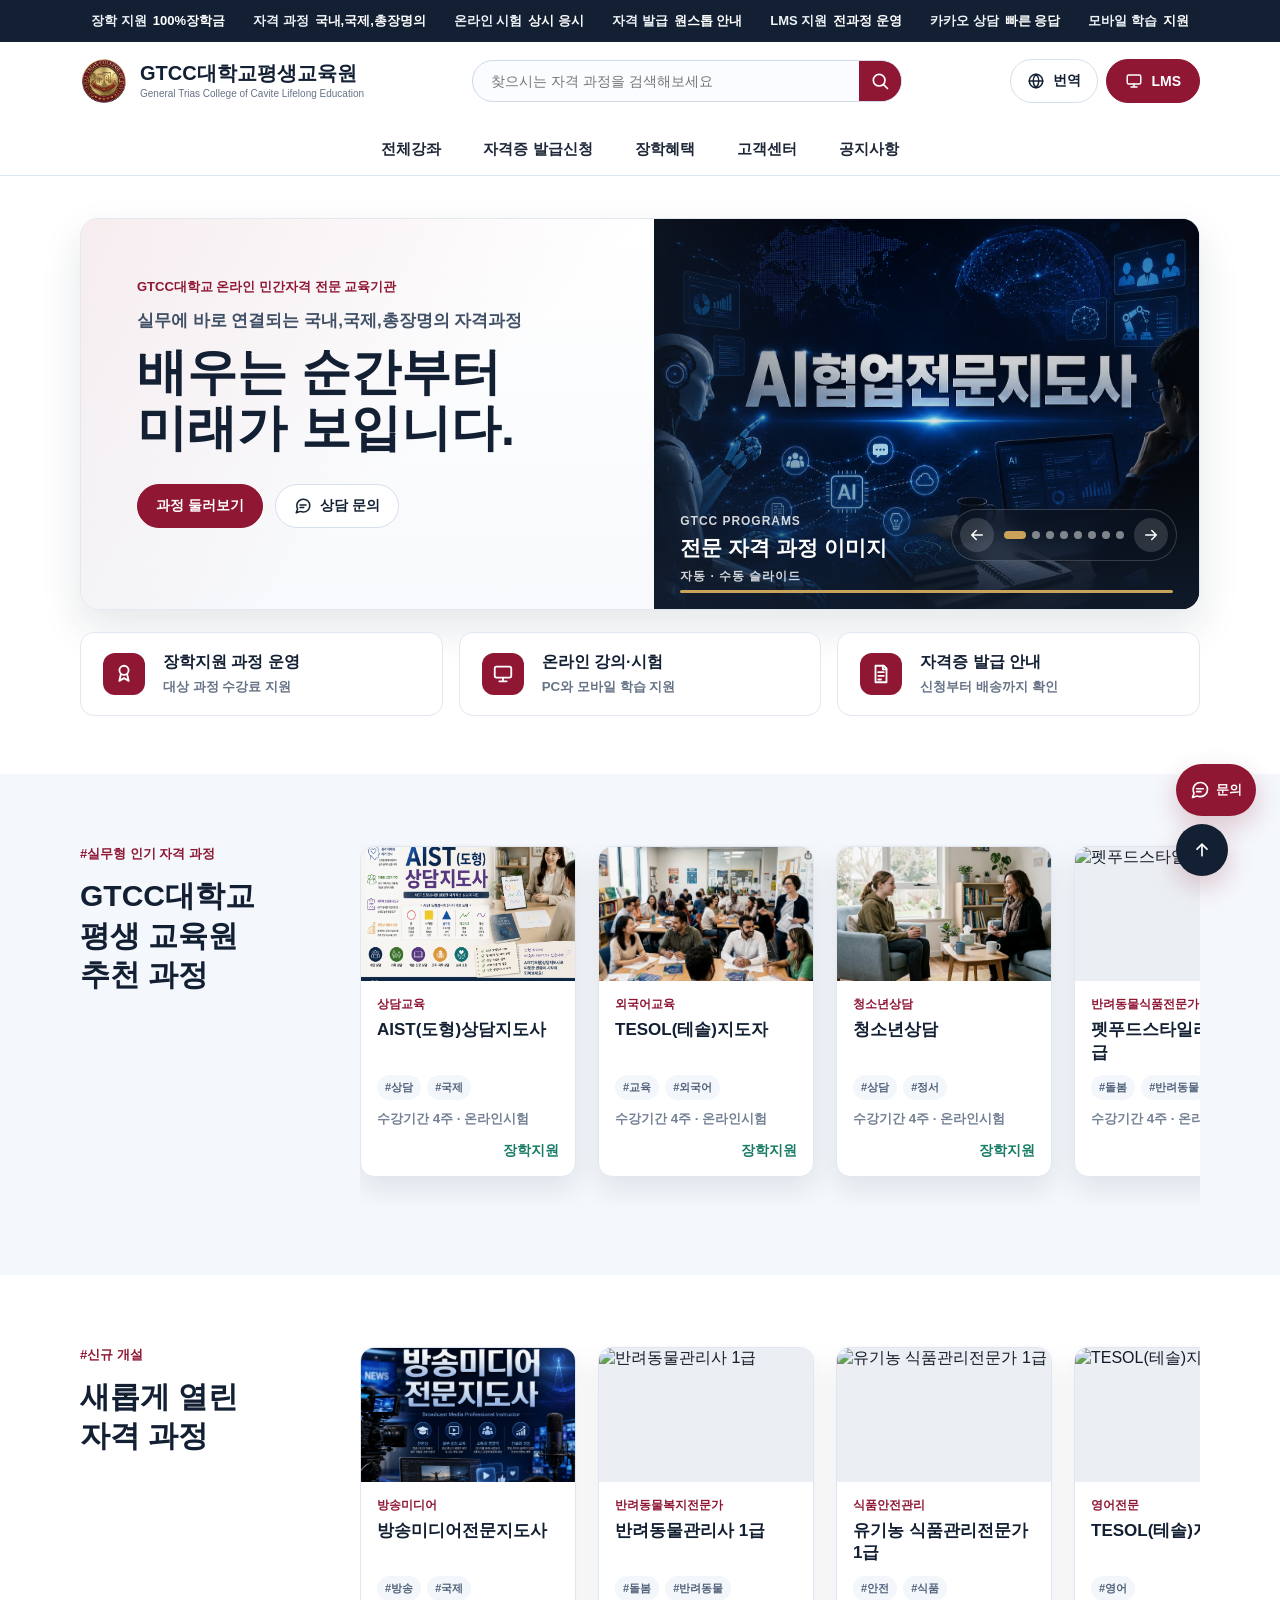
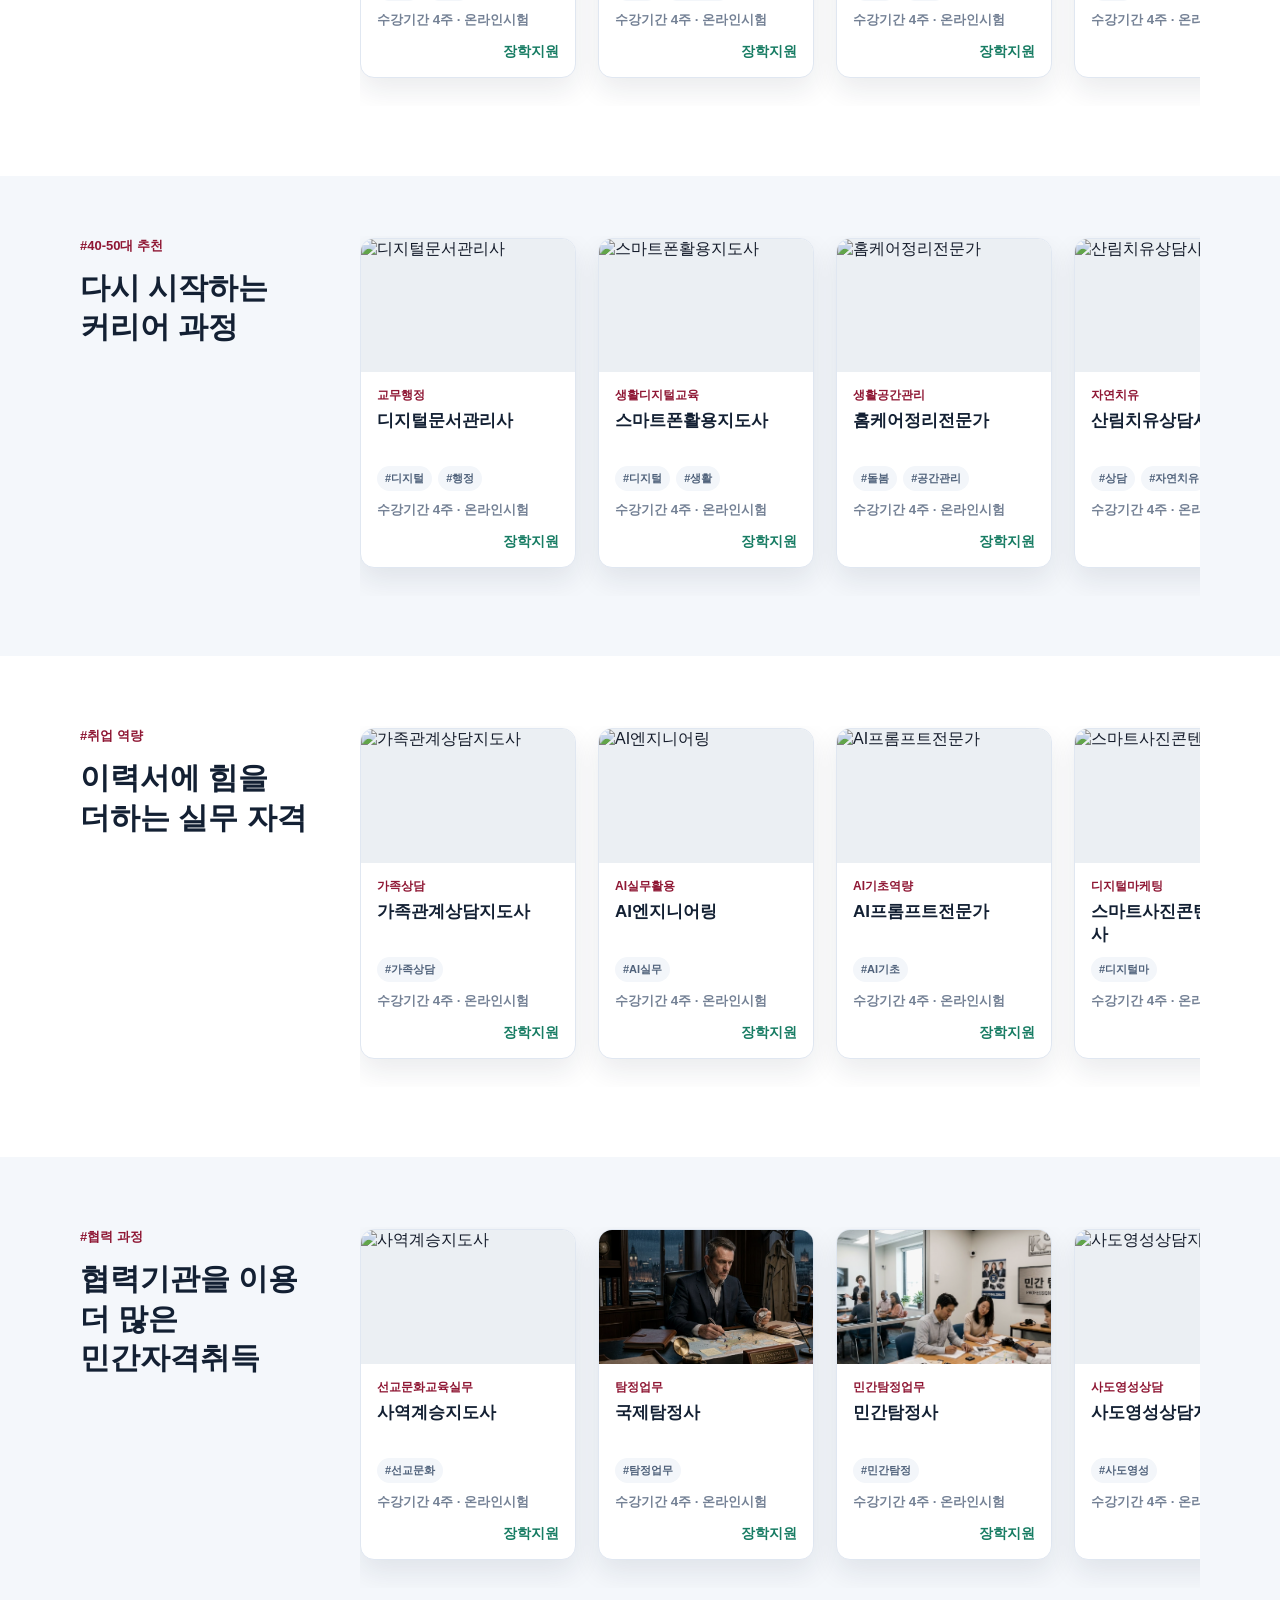
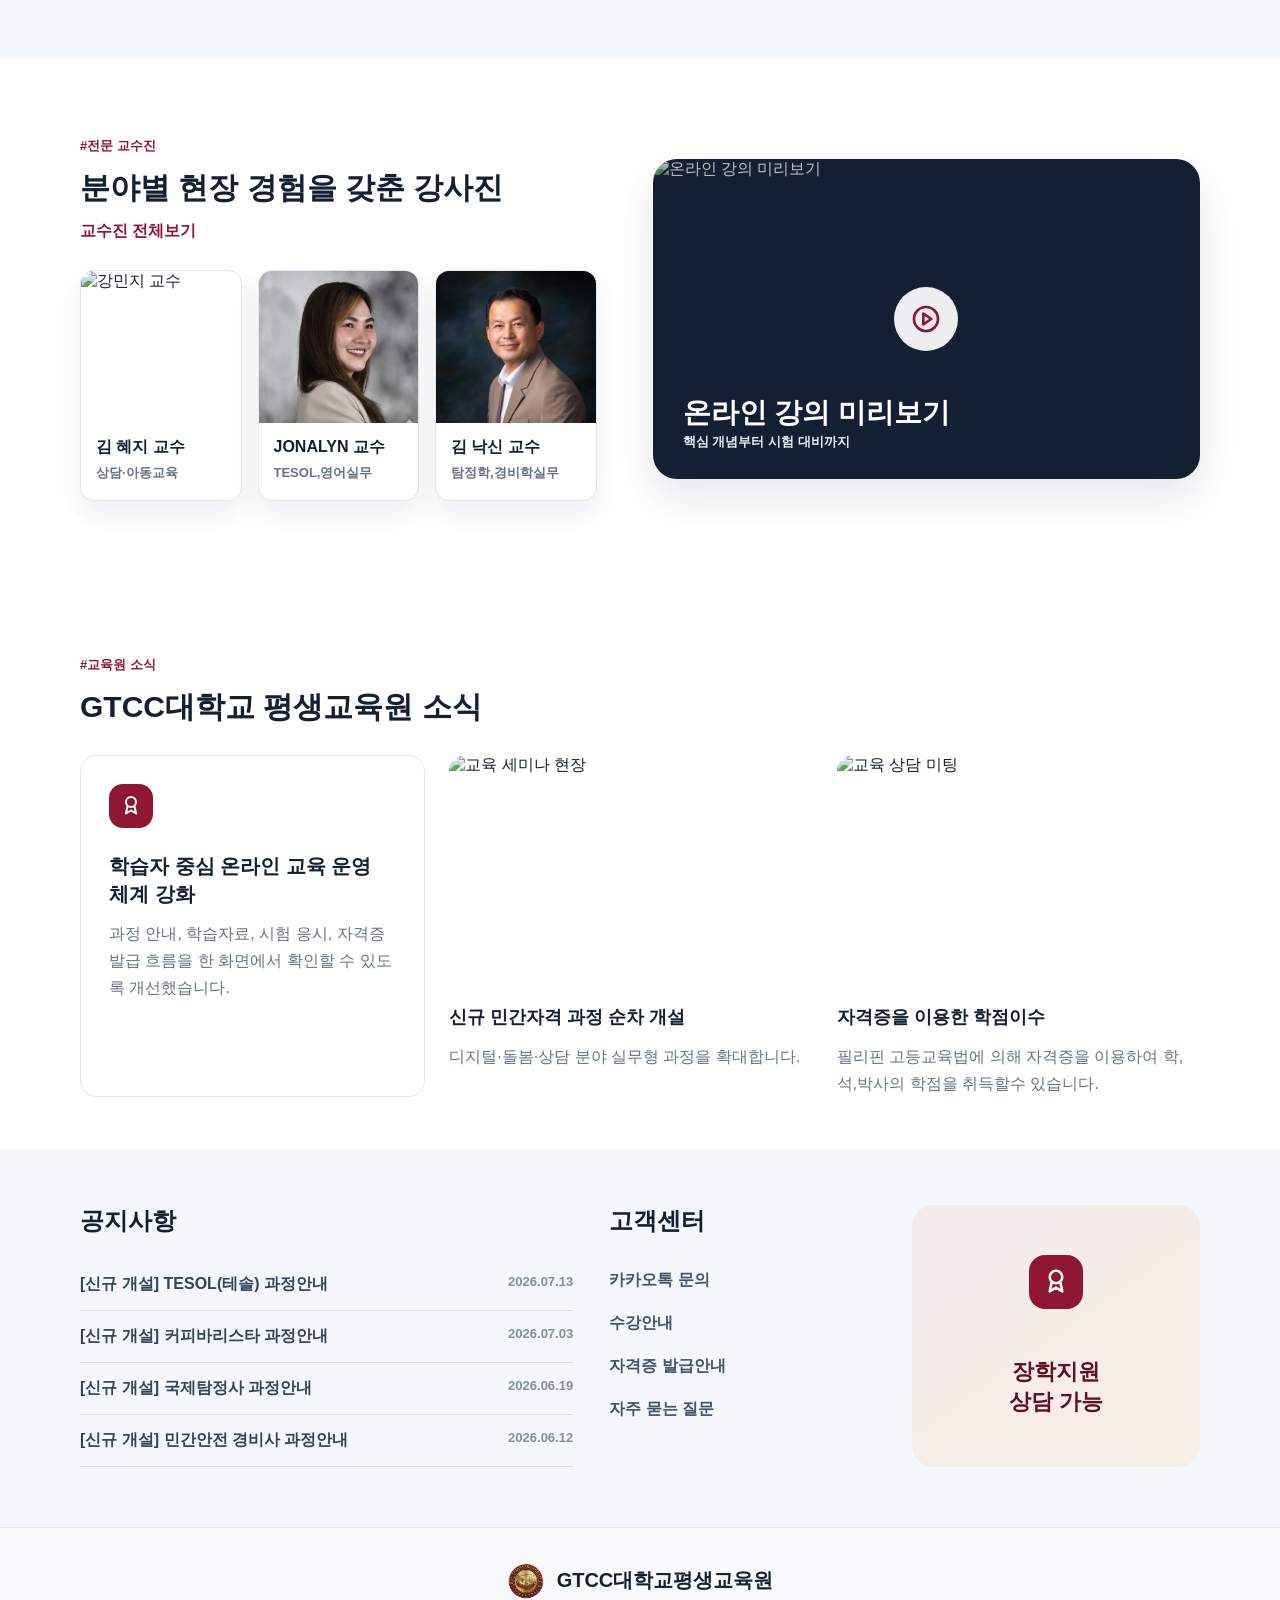
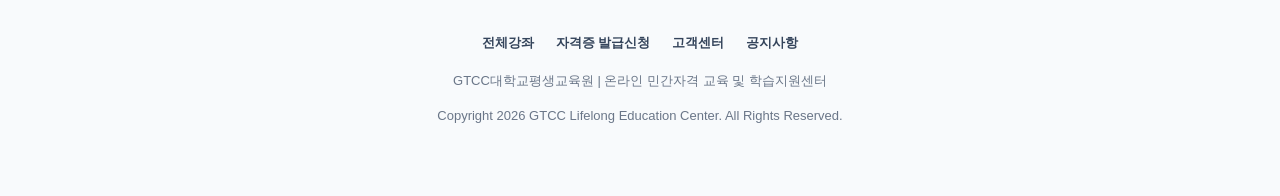
==== index.html @ 2d22b74e "Polish interactive states and button gradients" ====
<!doctype html>
<html lang="ko">
  <head>
    <meta charset="utf-8" />
    <meta name="viewport" content="width=device-width, initial-scale=1" />
    <title>GTCC대학교평생교육원</title>
    <meta
      name="description"
      content="GTCC평생교육원은 온라인 민간자격 과정, 자격증 발급, 장학지원, 학습 상담을 제공하는 평생교육 플랫폼입니다."
    />
    <link rel="icon" href="assets/favicon.ico" sizes="any" />
    <link rel="icon" type="image/png" href="assets/favicon.png" />
    <link rel="apple-touch-icon" href="assets/favicon-192.png" />
    <link rel="preconnect" href="https://images.unsplash.com" />
    <link rel="stylesheet" href="assets/styles.css?v=20260730-5" />
  </head>
  <body>
    <!-- 공통 헤더: page.html과 구조를 맞춰야 하며, 현황 문구 변경 시 반복된 3세트를 모두 수정합니다. -->
    <header class="site-header">
      <div class="stats-band" aria-label="교육원 현황">
        <div class="stats-track">
          <div class="stats-set">
            <span>장학 지원 <strong>100%장학금</strong></span>
            <span>자격 과정 <strong>국내,국제,총장명의</strong></span>
            <span>온라인 시험 <strong>상시 응시</strong></span>
            <span>자격 발급 <strong>원스톱 안내</strong></span>
            <span>LMS 지원 <strong>전과정 운영</strong></span>
            <span>카카오 상담 <strong>빠른 응답</strong></span>
            <span>모바일 학습 <strong>지원</strong></span>
          </div>
          <div class="stats-set" aria-hidden="true">
            <span>장학 지원 <strong>100%장학금</strong></span>
            <span>자격 과정 <strong>국내,국제,총장명의</strong></span>
            <span>온라인 시험 <strong>상시 응시</strong></span>
            <span>자격 발급 <strong>원스톱 안내</strong></span>
            <span>LMS 지원 <strong>전과정 운영</strong></span>
            <span>카카오 상담 <strong>빠른 응답</strong></span>
            <span>모바일 학습 <strong>지원</strong></span>
          </div>
          <div class="stats-set" aria-hidden="true">
            <span>장학 지원 <strong>100%장학금</strong></span>
            <span>자격 과정 <strong>국내,국제,총장명의</strong></span>
            <span>온라인 시험 <strong>상시 응시</strong></span>
            <span>자격 발급 <strong>원스톱 안내</strong></span>
            <span>LMS 지원 <strong>전과정 운영</strong></span>
            <span>카카오 상담 <strong>빠른 응답</strong></span>
            <span>모바일 학습 <strong>지원</strong></span>
          </div>
        </div>
      </div>

      <div class="header-top">
        <a class="brand" href="index.html" aria-label="GTCC평생교육원 홈">
          <img src="assets/gtcc-logo.png" alt="GTCC평생교육원 로고" />
          <span>
            <strong>GTCC대학교평생교육원</strong>
            <small>General Trias College of Cavite Lifelong Education</small>
          </span>
        </a>

        <form class="search" action="page.html" method="get">
          <input type="hidden" name="page" value="search" />
          <input name="q" type="search" placeholder="찾으시는 자격 과정을 검색해보세요" />
          <button type="submit" aria-label="검색"><span data-icon="search"></span></button>
        </form>

        <div class="header-actions">
          <div class="translation-control">
            <button class="translation-toggle" type="button" data-translation-toggle aria-expanded="false">
              <span data-icon="globe"></span>
              번역
            </button>
            <div class="translation-menu" data-translation-menu hidden>
              <button type="button" data-translate-language="ko">한국어</button>
              <button type="button" data-translate-language="en">English</button>
              <button type="button" data-translate-language="ja">日本語</button>
              <button type="button" data-translate-language="zh-CN">中文</button>
              <button type="button" data-translate-language="tl">Filipino</button>
            </div>
            <div id="google_translate_element" class="google-translate-host" aria-hidden="true"></div>
          </div>
          <a class="kakao-link" href="page.html?page=lms">
            <span data-icon="monitor"></span>
            LMS
          </a>
        </div>
      </div>

      <nav class="main-nav" aria-label="주요 메뉴">
        <a href="page.html?page=all-courses">전체강좌</a>
        <a href="page.html?page=certificates">자격증 발급신청</a>
        <a href="page.html?page=scholarship">장학혜택</a>
        <a href="page.html?page=support">고객센터</a>
        <a href="page.html?page=notice">공지사항</a>
      </nav>

    </header>

    <main>
      <!-- 메인 히어로: 실제 슬라이드 이미지는 assets/app.js의 HERO_SLIDES가 주입합니다. -->
      <section class="hero-section">
        <div class="hero-card">
          <div class="hero-copy">
            <span class="eyebrow">GTCC대학교 온라인 민간자격 전문 교육기관</span>
            <p class="hero-label">실무에 바로 연결되는 국내,국제,총장명의 자격과정</p>
            <h1>배우는 순간부터<br />미래가 보입니다.</h1>
            <div class="hero-actions">
              <a class="primary-btn" href="page.html?page=all-courses">과정 둘러보기</a>
              <a class="ghost-btn" href="https://open.kakao.com/o/pfJrLjVh" target="_blank" rel="noopener">
                <span data-icon="message"></span>
                상담 문의
              </a>
            </div>
          </div>
          <div class="hero-brand-visual" data-hero-slider aria-label="GTCC평생교육원 추천 과정 이미지 슬라이드">
            <img src="assets/gtcc-logo.png" alt="GTCC평생교육원 로고" />
            <div>
              <span>Since 2006</span>
              <strong>GTCC Lifelong Education</strong>
              <small>Online Certificate Programs</small>
            </div>
          </div>
        </div>

        <div class="benefit-grid">
          <a href="page.html?page=scholarship" class="benefit-card">
            <span data-icon="award"></span>
            <strong>장학지원 과정 운영</strong>
            <small>대상 과정 수강료 지원</small>
          </a>
          <a href="page.html?page=all-courses" class="benefit-card">
            <span data-icon="monitor"></span>
            <strong>온라인 강의·시험</strong>
            <small>PC와 모바일 학습 지원</small>
          </a>
          <a href="page.html?page=certificates" class="benefit-card">
            <span data-icon="certificate"></span>
            <strong>자격증 발급 안내</strong>
            <small>신청부터 배송까지 확인</small>
          </a>
        </div>
      </section>

      <!-- 강좌 행의 카드 데이터는 assets/app.js의 courseGroups에서 자동 생성됩니다. -->
      <section class="course-section light">
        <div class="section-head">
          <p>#실무형 인기 자격 과정</p>
          <h2>GTCC대학교 <br />평생 교육원<br /> 추천 과정</h2>
        </div>
        <div class="course-row" data-course-row="popular"></div>
      </section>

      <section class="course-section">
        <div class="section-head">
          <p>#신규 개설</p>
          <h2>새롭게 열린<br />자격 과정</h2>
        </div>
        <div class="course-row" data-course-row="new"></div>
      </section>

      <section class="course-section light compact">
        <div class="section-head">
          <p>#40-50대 추천</p>
          <h2>다시 시작하는<br />커리어 과정</h2>
        </div>
        <div class="course-row" data-course-row="middle"></div>
      </section>

      <section class="course-section">
        <div class="section-head">
          <p>#취업 역량</p>
          <h2>이력서에 힘을 <br />더하는 실무 자격</h2>
        </div>
        <div class="course-row" data-course-row="career"></div>
      </section>

      <section class="course-section light">
        <div class="section-head">
          <p>#협력 과정</p>
          <h2>협력기관을 이용<br />더 많은 <br />민간자격취득</h2>
        </div>
        <div class="course-row" data-course-row="pass"></div>
      </section>

      <section class="faculty-section">
        <div>
          <div class="section-head stacked">
            <p>#전문 교수진</p>
            <h2>분야별 현장 경험을 갖춘 강사진</h2>
            <a href="page.html?page=instructors">교수진 전체보기</a>
          </div>
          <div class="teacher-list">
            <a class="teacher-card" href="page.html?page=instructor-kang">
              <img src="https://images.unsplash.com/photo-1580489944761-15a19d654956?auto=format&fit=crop&w=320&q=80" alt="강민지 교수" />
              <strong>김 혜지 교수</strong>
              <span>상담·아동교육</span>
            </a>
            <a class="teacher-card" href="page.html?page=instructor-kim">
              <img src="assets/hero-slides/조나.png" />
              <strong>JONALYN  교수</strong>
              <span>TESOL,영어실무</span>
            </a>
            <a class="teacher-card" href="page.html?page=instructor-park">
              <img src="assets/hero-slides/@@001.jpg" />
              <strong>김 낙신 교수</strong>
              <span>탐정학,경비학실무</span>
            </a>
          </div>
        </div>

        <a class="lecture-preview" href="page.html?page=sample-lecture">
          <img src="https://images.unsplash.com/photo-1522202176988-66273c2fd55f?auto=format&fit=crop&w=860&q=80" alt="온라인 강의 미리보기" />
          <span data-icon="play"></span>
          <div>
            <strong>온라인 강의 미리보기</strong>
            <small>핵심 개념부터 시험 대비까지</small>
          </div>
        </a>
      </section>

      <!-- 공개 중인 교재가 있을 때만 assets/app.js가 이 영역을 표시합니다. -->
      <section class="book-section" data-book-section hidden>
        <div class="section-head stacked">
          <p>#교재 구매</p>
          <h2>학습에 필요한 추천 교재</h2>
        </div>
        <div class="book-row" data-book-row tabindex="0" aria-label="추천 교재 목록"></div>
      </section>

      <section class="news-section">
        <div class="section-head stacked">
          <p>#교육원 소식</p>
          <h2>GTCC대학교 평생교육원 소식</h2>
        </div>
        <div class="news-grid">
          <a class="feature-news" href="page.html?page=award-news">
            <span data-icon="award"></span>
            <h3>학습자 중심 온라인 교육 운영 체계 강화</h3>
            <p>과정 안내, 학습자료, 시험 응시, 자격증 발급 흐름을 한 화면에서 확인할 수 있도록 개선했습니다.</p>
          </a>
          <a class="news-card" href="page.html?page=seminar-news">
            <img src="https://images.unsplash.com/photo-1517048676732-d65bc937f952?auto=format&fit=crop&w=650&q=80" alt="교육 세미나 현장" />
            <strong>신규 민간자격 과정 순차 개설</strong>
            <p>디지털·돌봄·상담 분야 실무형 과정을 확대합니다.</p>
          </a>
          <a class="news-card" href="page.html?page=service-news">
            <img src="https://images.unsplash.com/photo-1542744173-8e7e53415bb0?auto=format&fit=crop&w=650&q=80" alt="교육 상담 미팅" />
            <strong>자격증을 이용한 학점이수</strong>
            <p>필리핀 고등교육법에 의해 자격증을 이용하여 학,석,박사의 학점을 취득할수 있습니다.</p>
          </a>
        </div>
      </section>

      <!-- 최신 공지 미리보기: assets/app.js의 noticeRows 최상단 4개와 동일하게 유지합니다. -->
      <section class="notice-section">
        <div class="notice-list" data-home-notices>
          <h2>공지사항</h2>
          <a href="page.html?page=notice-16"><span>[신규 개설] TESOL(테솔)지도사 과정안내</span><time>2026.07.13</time></a>
          <a href="page.html?page=notice-15"><span>[신규 개설] 커피 바리스타 과정안내</span><time>2026.07.03</time></a>
          <a href="page.html?page=notice-14"><span>[신규 개설] 국제 탐정사 과정안내</span><time>2026.06.19</time></a>
          <a href="page.html?page=notice-13"><span>[신규 개설] 민간 안전 경비사 과정안내</span><time>2026.06.12</time></a>
        </div>
        <div class="help-list">
          <h2>고객센터</h2>
          <a href="https://open.kakao.com/o/pfJrLjVh" target="_blank" rel="noopener">카카오톡 문의</a>
          <a href="page.html?page=course-guide">수강안내</a>
          <a href="page.html?page=certificate-guide">자격증 발급안내</a>
          <a href="page.html?page=faq">자주 묻는 질문</a>
        </div>
        <a class="award-card" href="page.html?page=scholarship">
          <span data-icon="award"></span>
          <strong>장학지원<br />상담 가능</strong>
        </a>
      </section>
    </main>

    <!-- 공통 푸터: 메뉴나 기관 정보 변경 시 page.html도 함께 수정합니다. -->
    <footer class="site-footer">
      <div class="footer-info">
        <a class="brand small" href="index.html">
          <img src="assets/gtcc-logo.png" alt="" />
          <span><strong>GTCC대학교평생교육원</strong></span>
        </a>
        <nav>
          <a href="page.html?page=all-courses">전체강좌</a>
          <a href="page.html?page=certificates">자격증 발급신청</a>
          <a href="page.html?page=support">고객센터</a>
          <a href="page.html?page=notice">공지사항</a>
        </nav>
        <p>GTCC대학교평생교육원 | 온라인 민간자격 교육 및 학습지원센터</p>
        <p>Copyright 2026 GTCC Lifelong Education Center. All Rights Reserved.</p>
      </div>
    </footer>

    <aside class="floating-tools" aria-label="빠른 문의">
      <a href="https://open.kakao.com/o/pfJrLjVh" target="_blank" rel="noopener">
        <span data-icon="message"></span>
        문의
      </a>
      <a href="#top" aria-label="맨 위로"><span data-icon="arrow-up"></span></a>
    </aside>

    <script src="assets/config.js?v=20260727"></script>
    <script src="assets/content-store.js?v=20260730-3"></script>
    <script src="assets/app.js?v=20260730-4"></script>
    <script src="https://translate.google.com/translate_a/element.js?cb=googleTranslateElementInit" async></script>
  </body>
</html>
---- assets/styles.css ----
:root {
  /* 브랜드 색상과 공통 크기: 사이트 전체 톤을 바꿀 때 우선 조정하는 변수입니다. */
  --wine: #8f1734;
  --wine-dark: #5f1023;
  --gold: #caa35b;
  --navy: #132033;
  --ink: #172033;
  --muted: #667386;
  --line: #dde5ef;
  --soft: #f4f7fb;
  --paper: #ffffff;
  --green: #177c63;
  --shadow: 0 18px 42px rgba(19, 32, 51, 0.11);
  --stats-set-width: max(100vw, 1140px);
  /* 버튼과 카드가 같은 속도로 반응하도록 사용하는 공통 인터랙션 값입니다. */
  --motion-fast: 160ms;
  --motion-base: 240ms;
  --ease-premium: cubic-bezier(0.22, 1, 0.36, 1);
  --focus-ring: 0 0 0 4px rgba(143, 23, 52, 0.16);
  --card-hover-shadow: 0 20px 42px rgba(19, 32, 51, 0.14);
  --button-gold-dark: #805b2c;
}

* {
  box-sizing: border-box;
}

html {
  scroll-behavior: smooth;
}

body {
  margin: 0;
  padding-top: 39px;
  color: var(--ink);
  background: #fff;
  font-family: "Pretendard", "Noto Sans KR", "Segoe UI", Arial, sans-serif;
  letter-spacing: 0;
}

a {
  color: inherit;
  text-decoration: none;
}

button,
input {
  font: inherit;
}

img {
  display: block;
  max-width: 100%;
}

.icon {
  display: inline-flex;
  width: 20px;
  height: 20px;
  flex: 0 0 auto;
}

.icon svg {
  width: 100%;
  height: 100%;
  fill: none;
  stroke: currentColor;
  stroke-width: 2;
  stroke-linecap: round;
  stroke-linejoin: round;
}

/* ===== 공통 헤더와 내비게이션 ===== */
.site-header {
  position: relative;
  z-index: 5;
  background: rgba(255, 255, 255, 0.96);
  border-bottom: 1px solid var(--line);
}

.header-top,
.main-nav,
.hero-section,
.course-section,
.faculty-section,
.book-section,
.news-section,
.notice-section,
.sub-hero,
.content-shell,
.catalog-shell,
.course-detail-shell,
.book-detail-shell,
.support-shell,
.article-shell,
.site-footer > * {
  width: min(1120px, calc(100% - 40px));
  margin: 0 auto;
}

.header-top {
  display: flex;
  align-items: center;
  justify-content: space-between;
  min-height: 84px;
  gap: 28px;
}

.brand {
  display: inline-flex;
  align-items: center;
  gap: 12px;
  min-width: 260px;
}

.brand img {
  width: 48px;
  height: 48px;
  object-fit: contain;
}

.brand strong {
  display: block;
  color: var(--navy);
  font-size: 20px;
  line-height: 1.05;
}

.brand small {
  display: block;
  margin-top: 4px;
  color: var(--muted);
  font-size: 10px;
  line-height: 1.2;
}

.search {
  display: flex;
  align-items: center;
  flex: 1;
  max-width: 430px;
  height: 42px;
  border: 1px solid #cfd9e7;
  border-radius: 999px;
  background: #fbfcff;
  overflow: hidden;
  transition:
    border-color var(--motion-fast) ease,
    box-shadow var(--motion-fast) ease;
}

.search:focus-within {
  border-color: rgba(143, 23, 52, 0.65);
  box-shadow: var(--focus-ring);
}

.search input {
  flex: 1;
  min-width: 0;
  height: 100%;
  padding: 0 4px 0 18px;
  border: 0;
  outline: 0;
  background: transparent;
  color: var(--ink);
  font-size: 14px;
}

.search button {
  display: grid;
  place-items: center;
  width: 42px;
  height: 42px;
  border: 0;
  background: var(--wine);
  background-image: linear-gradient(
    110deg,
    var(--wine) 0%,
    var(--wine) 42%,
    var(--wine-dark) 70%,
    var(--button-gold-dark) 100%
  );
  background-position: 0% 50%;
  background-size: 240% 100%;
  color: #fff;
  cursor: pointer;
  transition:
    background-position var(--motion-base) var(--ease-premium),
    transform var(--motion-fast) var(--ease-premium);
}

.kakao-link,
.primary-btn,
.ghost-btn {
  display: inline-flex;
  align-items: center;
  justify-content: center;
  gap: 8px;
  min-height: 44px;
  padding: 0 18px;
  border-radius: 999px;
  font-size: 14px;
  font-weight: 800;
  transition:
    color var(--motion-fast) ease,
    border-color var(--motion-fast) ease,
    background-color var(--motion-fast) ease,
    background-position var(--motion-base) var(--ease-premium),
    box-shadow var(--motion-base) var(--ease-premium),
    transform var(--motion-fast) var(--ease-premium);
}

.header-actions {
  display: flex;
  align-items: center;
  gap: 8px;
  flex: 0 0 auto;
}

.translation-control {
  position: relative;
}

.translation-toggle {
  display: inline-flex;
  min-height: 44px;
  align-items: center;
  justify-content: center;
  gap: 8px;
  padding: 0 16px;
  border: 1px solid #d6dfeb;
  border-radius: 999px;
  background: #fff;
  color: var(--navy);
  font-size: 14px;
  font-weight: 850;
  cursor: pointer;
  transition:
    color var(--motion-fast) ease,
    border-color var(--motion-fast) ease,
    background-color var(--motion-fast) ease,
    box-shadow var(--motion-base) var(--ease-premium),
    transform var(--motion-fast) var(--ease-premium);
}

.translation-toggle:hover,
.translation-toggle:focus-visible,
.translation-toggle[aria-expanded="true"] {
  border-color: var(--wine);
  color: var(--wine);
  outline: 0;
}

.translation-toggle .icon {
  width: 18px;
  height: 18px;
}

.translation-menu {
  position: absolute;
  top: calc(100% + 10px);
  right: 0;
  z-index: 1100;
  width: 150px;
  padding: 6px;
  border: 1px solid #d8e0eb;
  border-radius: 8px;
  background: #fff;
  box-shadow: 0 16px 36px rgba(15, 27, 45, 0.16);
}

.translation-menu[hidden] {
  display: none;
}

.translation-menu button {
  width: 100%;
  min-height: 40px;
  padding: 0 12px;
  border: 0;
  border-radius: 5px;
  background: transparent;
  color: var(--navy);
  font-size: 14px;
  font-weight: 750;
  text-align: left;
  cursor: pointer;
}

.translation-menu button:hover,
.translation-menu button:focus-visible {
  background: #f5f7fb;
  color: var(--wine);
  outline: 0;
}

.google-translate-host {
  position: fixed;
  width: 1px;
  height: 1px;
  overflow: hidden;
  clip-path: inset(50%);
}

body > .skiptranslate,
iframe.goog-te-banner-frame {
  display: none !important;
}

body {
  top: 0 !important;
}

.kakao-link,
.primary-btn {
  border: 1px solid var(--wine);
  background: var(--wine);
  background-image: linear-gradient(
    110deg,
    var(--wine) 0%,
    var(--wine) 42%,
    var(--wine-dark) 70%,
    var(--button-gold-dark) 100%
  );
  background-position: 0% 50%;
  background-size: 240% 100%;
  color: #fff;
}

.ghost-btn {
  border: 1px solid #d6dfeb;
  background: #fff;
  color: var(--navy);
}

.main-nav {
  display: flex;
  justify-content: center;
  gap: 42px;
  min-height: 52px;
  color: #1d2737;
  font-size: 15px;
  font-weight: 900;
}

.main-nav a {
  position: relative;
  display: inline-flex;
  align-items: center;
}

.main-nav a::after {
  content: "";
  position: absolute;
  right: 0;
  bottom: 0;
  left: 0;
  height: 3px;
  border-radius: 999px;
  background: var(--wine);
  transform: scaleX(0);
  transform-origin: center;
  transition: transform var(--motion-base) var(--ease-premium);
}

.main-nav a.is-active::after {
  transform: scaleX(1);
}

/* ===== 상단 고정 현황 전광판 ===== */
.stats-band {
  position: fixed;
  top: 0;
  right: 0;
  left: 0;
  z-index: 1000;
  overflow: hidden;
  width: 100%;
  padding: 0;
  background: var(--navy);
  color: #eef3f8;
  font-size: 13px;
  font-weight: 700;
}

.stats-track {
  display: flex;
  width: max-content;
  animation: stats-marquee 24s linear infinite;
}

.stats-set {
  display: flex;
  justify-content: center;
  gap: 28px;
  flex: 0 0 var(--stats-set-width);
  min-width: var(--stats-set-width);
}

.stats-set span {
  display: inline-flex;
  align-items: center;
  gap: 6px;
  padding: 12px 0;
  white-space: nowrap;
}

.stats-band strong {
  color: #fff;
}

@keyframes stats-marquee {
  from {
    transform: translateX(calc(var(--stats-set-width) * -1));
  }

  to {
    transform: translateX(0);
  }
}

@media (prefers-reduced-motion: reduce) {
  .stats-track,
  .hero-slide-progress span {
    animation: none;
  }

  .hero-brand-visual .hero-slide {
    transition: none;
  }

  *,
  *::before,
  *::after {
    scroll-behavior: auto !important;
    transition-duration: 0.01ms !important;
    animation-duration: 0.01ms !important;
    animation-iteration-count: 1 !important;
  }
}

/* ===== 메인 히어로와 이미지 슬라이드 ===== */
.hero-section {
  padding: 42px 0 58px;
}

.hero-card {
  display: grid;
  grid-template-columns: 1fr 0.95fr;
  min-height: 390px;
  overflow: hidden;
  border: 1px solid #e3e8f0;
  border-radius: 18px;
  background:
    linear-gradient(135deg, rgba(143, 23, 52, 0.08), transparent 38%),
    linear-gradient(180deg, #fff, #f7f9fc);
  box-shadow: var(--shadow);
}

.hero-copy {
  padding: 58px 56px;
}

.eyebrow,
.section-head p {
  display: inline-block;
  margin: 0 0 13px;
  color: var(--wine);
  font-size: 13px;
  font-weight: 900;
}

.hero-label {
  margin: 0 0 12px;
  color: #405066;
  font-size: 17px;
  font-weight: 800;
}

.hero-card h1 {
  margin: 0 0 28px;
  color: var(--navy);
  font-size: clamp(36px, 4.6vw, 50px);
  line-height: 1.12;
}

.hero-actions {
  display: flex;
  flex-wrap: wrap;
  gap: 12px;
}

.hero-card > img {
  width: 100%;
  height: 100%;
  object-fit: cover;
}

.hero-brand-visual {
  position: relative;
  min-height: 390px;
  overflow: hidden;
  background: var(--navy);
}

.hero-brand-visual::before {
  content: "";
  position: absolute;
  inset: 0;
  z-index: 2;
  background:
    linear-gradient(90deg, rgba(19, 32, 51, 0.62), transparent 42%, rgba(19, 32, 51, 0.24)),
    linear-gradient(180deg, transparent 62%, rgba(19, 32, 51, 0.76));
  pointer-events: none;
}

.hero-slide-stage {
  position: absolute;
  inset: 0;
}

.hero-slide-empty {
  display: grid;
  min-height: 100%;
  place-items: center;
  background: #f4f6f9;
}

.hero-slide-empty img {
  width: min(180px, 42%);
  height: auto;
  object-fit: contain;
}

.hero-brand-visual .hero-slide {
  position: absolute;
  inset: 0;
  width: 100%;
  height: 100%;
  object-fit: cover;
  opacity: 0;
  filter: saturate(0.9) contrast(1.03) brightness(0.9);
  transform: scale(1.03);
  transition: opacity 900ms ease, transform 5200ms ease;
}

.hero-brand-visual .hero-slide.is-active {
  opacity: 1;
  transform: scale(1);
}

.hero-slide-caption {
  position: absolute;
  right: 26px;
  bottom: 24px;
  left: 26px;
  z-index: 3;
  color: #fff;
}

.hero-slide-caption span,
.hero-slide-caption small {
  display: block;
  color: rgba(255, 255, 255, 0.82);
  font-size: 12px;
  font-weight: 900;
  letter-spacing: 0.08em;
  text-transform: uppercase;
}

.hero-slide-caption strong {
  display: block;
  margin: 6px 0;
  font-size: 21px;
}

.hero-slide-progress {
  position: absolute;
  right: 26px;
  bottom: 16px;
  left: 26px;
  z-index: 4;
  height: 3px;
  overflow: hidden;
  border-radius: 999px;
  background: rgba(255, 255, 255, 0.28);
}

.hero-slide-progress span {
  display: block;
  width: 100%;
  height: 100%;
  background: var(--gold);
  transform-origin: left;
  animation: slide-progress 3600ms linear infinite;
}

.hero-slide-controls {
  position: absolute;
  right: 22px;
  bottom: 48px;
  z-index: 5;
  display: flex;
  align-items: center;
  gap: 10px;
  padding: 8px;
  border: 1px solid rgba(255, 255, 255, 0.18);
  border-radius: 999px;
  background: rgba(12, 20, 34, 0.5);
  backdrop-filter: blur(12px);
}

.hero-slide-control,
.hero-slide-dots button {
  display: grid;
  place-items: center;
  border: 0;
  color: #fff;
  cursor: pointer;
}

.hero-slide-control {
  width: 34px;
  height: 34px;
  border-radius: 999px;
  background: rgba(255, 255, 255, 0.14);
}

.hero-slide-control:hover,
.hero-slide-control:focus-visible {
  background: var(--wine);
}

.hero-slide-control svg {
  width: 18px;
  height: 18px;
  fill: none;
  stroke: currentColor;
  stroke-width: 2;
  stroke-linecap: round;
  stroke-linejoin: round;
}

.hero-slide-control.is-prev svg {
  transform: rotate(180deg);
}

.hero-slide-dots {
  display: flex;
  align-items: center;
  gap: 6px;
}

.hero-slide-dots button {
  width: 8px;
  height: 8px;
  padding: 0;
  border-radius: 999px;
  background: rgba(255, 255, 255, 0.48);
}

.hero-slide-dots button.is-active {
  width: 22px;
  background: var(--gold);
}

@keyframes slide-progress {
  from {
    transform: scaleX(0);
  }

  to {
    transform: scaleX(1);
  }
}

.benefit-grid {
  display: grid;
  grid-template-columns: repeat(3, 1fr);
  gap: 16px;
  margin-top: 22px;
}

.benefit-card {
  display: grid;
  grid-template-columns: 46px 1fr;
  gap: 4px 14px;
  align-items: center;
  min-height: 84px;
  padding: 18px 22px;
  border: 1px solid #e1e8f2;
  border-radius: 14px;
  background: #fff;
  transition:
    border-color var(--motion-base) ease,
    box-shadow var(--motion-base) var(--ease-premium),
    transform var(--motion-base) var(--ease-premium);
}

.benefit-card .icon {
  grid-row: span 2;
  width: 42px;
  height: 42px;
  padding: 10px;
  border-radius: 12px;
  background: var(--wine);
  color: #fff;
  transition: transform var(--motion-base) var(--ease-premium);
}

.benefit-card strong {
  color: var(--navy);
  font-size: 16px;
}

.benefit-card small {
  color: var(--muted);
  font-weight: 700;
}

/* ===== 메인 강좌 슬라이더와 강좌 카드 ===== */
.course-section {
  position: relative;
  display: grid;
  grid-template-columns: 238px minmax(0, 1fr);
  gap: 42px;
  padding: 70px 0;
}

.course-section.light,
.book-section,
.notice-section {
  width: 100%;
  max-width: none;
  padding-right: max(20px, calc((100% - 1120px) / 2));
  padding-left: max(20px, calc((100% - 1120px) / 2));
  background: var(--soft);
}

.course-section.light {
  grid-template-columns: minmax(0, 238px) minmax(0, 850px);
  justify-content: center;
}

.course-section.compact {
  padding-top: 60px;
  padding-bottom: 60px;
}

.section-head h2 {
  margin: 0;
  color: var(--navy);
  font-size: 30px;
  line-height: 1.32;
}

.section-head.stacked {
  margin-bottom: 28px;
}

.section-head.stacked a {
  display: inline-flex;
  margin-top: 14px;
  color: var(--wine);
  font-weight: 900;
}

.chip {
  display: inline-flex;
  margin-bottom: 16px;
  padding: 8px 14px;
  border: 1px solid #d6dfeb;
  border-radius: 999px;
  background: #fff;
  color: var(--wine-dark);
  font-weight: 900;
}

.course-row {
  display: flex;
  gap: 22px;
  min-width: 0;
  overflow-x: auto;
  overscroll-behavior-inline: contain;
  padding: 2px 2px 28px;
  cursor: grab;
  user-select: none;
  touch-action: pan-y;
  scroll-snap-type: x mandatory;
  scrollbar-width: thin;
  scrollbar-color: #bec9d8 transparent;
  -webkit-user-select: none;
}

.course-row.is-grabbing {
  cursor: grabbing;
  scroll-snap-type: none;
}

.course-row::-webkit-scrollbar {
  height: 8px;
}

.course-row::-webkit-scrollbar-thumb {
  border-radius: 999px;
  background: #bec9d8;
}

.course-card {
  position: relative;
  flex: 0 0 clamp(190px, 23vw, 216px);
  min-width: 0;
  overflow: hidden;
  border: 1px solid #e0e7f1;
  border-radius: 14px;
  background: #fff;
  box-shadow: 0 12px 28px rgba(19, 32, 51, 0.09);
  cursor: pointer;
  scroll-snap-align: start;
  -webkit-user-drag: none;
  user-select: none;
  transition:
    border-color var(--motion-base) ease,
    box-shadow var(--motion-base) var(--ease-premium),
    transform var(--motion-base) var(--ease-premium);
}

.course-card:focus-visible {
  outline: 3px solid rgba(143, 23, 52, 0.28);
  outline-offset: 4px;
}

.course-card img {
  width: 100%;
  aspect-ratio: 1.6 / 1;
  object-fit: cover;
  background: #edf2f7;
  filter: saturate(0.78) contrast(1.04) brightness(0.97);
  pointer-events: none;
  -webkit-user-drag: none;
  transition:
    filter var(--motion-base) ease,
    transform var(--motion-base) var(--ease-premium);
}

.course-card > span,
.course-card strong,
.course-card small {
  display: block;
  padding: 0 16px;
}

.course-card > span {
  margin-top: 15px;
  color: var(--wine);
  font-size: 12px;
  font-weight: 900;
}

.course-card strong {
  min-height: 46px;
  margin-top: 6px;
  color: var(--navy);
  font-size: 17px;
  line-height: 1.35;
}

.course-card small {
  margin: 10px 0 48px;
  color: #748195;
  font-weight: 800;
}

.course-tags {
  display: flex;
  flex-wrap: wrap;
  gap: 6px;
  padding: 0 16px;
  margin-top: 10px;
}

.course-tags span {
  display: inline-flex;
  padding: 5px 8px;
  border-radius: 999px;
  background: #f3f6fa;
  color: #50627b;
  font-size: 11px;
  font-weight: 900;
}

.course-card em {
  position: absolute;
  right: 16px;
  bottom: 16px;
  color: var(--green);
  font-size: 14px;
  font-style: normal;
  font-weight: 900;
}

.faculty-section {
  display: grid;
  grid-template-columns: 1fr 1.06fr;
  gap: 56px;
  align-items: center;
  padding: 78px 0;
}

.teacher-list {
  display: grid;
  grid-template-columns: repeat(3, 1fr);
  gap: 16px;
}

.teacher-card {
  overflow: hidden;
  border: 1px solid #e0e7f1;
  border-radius: 14px;
  background: #fff;
  box-shadow: 0 12px 28px rgba(19, 32, 51, 0.08);
  transition:
    border-color var(--motion-base) ease,
    box-shadow var(--motion-base) var(--ease-premium),
    transform var(--motion-base) var(--ease-premium);
}

.teacher-card img {
  width: 100%;
  height: 152px;
  object-fit: cover;
  object-position: top;
  transition: transform var(--motion-base) var(--ease-premium);
}

.teacher-card strong,
.teacher-card span {
  display: block;
  padding: 0 15px;
}

.teacher-card strong {
  margin-top: 14px;
  color: var(--navy);
}

.teacher-card span {
  margin: 6px 0 18px;
  color: var(--muted);
  font-size: 13px;
  font-weight: 800;
}

.lecture-preview {
  position: relative;
  display: block;
  min-height: 320px;
  overflow: hidden;
  border-radius: 24px;
  background: var(--navy);
  color: #fff;
  box-shadow: var(--shadow);
  transition:
    box-shadow var(--motion-base) var(--ease-premium),
    transform var(--motion-base) var(--ease-premium);
}

.lecture-preview img {
  width: 100%;
  height: 320px;
  object-fit: cover;
  opacity: 0.72;
  transition:
    opacity var(--motion-base) ease,
    transform var(--motion-base) var(--ease-premium);
}

.lecture-preview > .icon {
  position: absolute;
  top: 50%;
  left: 50%;
  width: 64px;
  height: 64px;
  padding: 16px;
  border-radius: 50%;
  background: rgba(255, 255, 255, 0.92);
  color: var(--wine);
  transform: translate(-50%, -50%);
}

.lecture-preview > div {
  position: absolute;
  right: 30px;
  bottom: 28px;
  left: 30px;
}

.lecture-preview strong {
  display: block;
  font-size: 28px;
}

.lecture-preview small {
  color: #e5edf7;
  font-weight: 800;
}

.book-section {
  padding-top: 64px;
  padding-bottom: 72px;
}

.book-section[hidden] {
  display: none;
}

.book-row {
  display: flex;
  gap: 22px;
  width: min(1120px, 100%);
  padding: 2px 0 14px;
  overflow-x: auto;
  scroll-behavior: smooth;
  scroll-snap-type: x proximity;
  cursor: grab;
  scrollbar-color: #b8c5d8 transparent;
  scrollbar-width: thin;
}

.book-row.is-grabbing {
  cursor: grabbing;
  scroll-snap-type: none;
}

.book-row:focus-visible {
  outline: 2px solid var(--wine);
  outline-offset: 6px;
}

.book-card {
  flex: 0 0 calc((100% - 66px) / 4);
  min-width: 220px;
  overflow: hidden;
  border: 1px solid #e0e7f1;
  border-radius: 8px;
  background: #fff;
  scroll-snap-align: start;
  box-shadow: 0 12px 28px rgba(12, 35, 68, 0.07);
  transition:
    border-color var(--motion-base) ease,
    box-shadow var(--motion-base) var(--ease-premium),
    transform var(--motion-base) var(--ease-premium);
}

.book-cover {
  aspect-ratio: 4 / 3;
  padding: 18px;
  background: #edf2f8;
}

.book-cover img {
  width: 100%;
  height: 100%;
  object-fit: contain;
  transition: transform var(--motion-base) var(--ease-premium);
}

.book-card-copy {
  padding: 20px;
}

.book-card-copy > span {
  color: var(--wine);
  font-size: 12px;
  font-weight: 800;
}

.book-card strong {
  display: block;
  margin: 8px 0 10px;
  color: var(--navy);
  font-size: 18px;
}

.book-card p {
  display: -webkit-box;
  min-height: 66px;
  margin: 0;
  overflow: hidden;
  overflow-wrap: anywhere;
  color: var(--muted);
  font-size: 14px;
  line-height: 1.55;
  white-space: pre-line;
  word-break: break-word;
  -webkit-box-orient: vertical;
  -webkit-line-clamp: 3;
}

.book-card em {
  display: inline-flex;
  align-items: center;
  gap: 6px;
  margin-top: 18px;
  color: var(--wine);
  font-size: 14px;
  font-style: normal;
  font-weight: 800;
}

.book-card em .icon {
  width: 16px;
  height: 16px;
}

.book-detail-shell {
  display: grid;
  grid-template-columns: minmax(280px, 420px) minmax(0, 1fr);
  gap: 64px;
  align-items: center;
  padding: 72px 0 90px;
}

.book-detail-cover {
  min-height: 480px;
  padding: 32px;
  border: 1px solid var(--line);
  border-radius: 8px;
  background: var(--soft);
}

.book-detail-cover img {
  width: 100%;
  height: 100%;
  max-height: 560px;
  object-fit: contain;
}

.book-detail-copy h1 {
  margin: 10px 0 22px;
  color: var(--navy);
  font-size: clamp(32px, 4vw, 52px);
  line-height: 1.18;
}

.book-detail-copy {
  min-width: 0;
}

.book-detail-description {
  margin-bottom: 30px;
  overflow-wrap: anywhere;
  color: var(--muted);
  line-height: 1.8;
  word-break: break-word;
}

.book-detail-description p {
  margin: 0 0 14px;
}

.book-purchase-unavailable {
  color: var(--muted);
  font-weight: 700;
}

.news-section {
  padding: 76px 0 52px;
}

.news-grid {
  display: grid;
  grid-template-columns: 0.95fr 1fr 1fr;
  gap: 24px;
}

.feature-news,
.news-card {
  display: block;
}

.feature-news {
  padding: 28px;
  border: 1px solid #e0e7f1;
  border-radius: 16px;
  background: #fff;
  transition:
    border-color var(--motion-base) ease,
    box-shadow var(--motion-base) var(--ease-premium),
    transform var(--motion-base) var(--ease-premium);
}

.feature-news .icon {
  width: 44px;
  height: 44px;
  margin-bottom: 24px;
  padding: 10px;
  border-radius: 14px;
  background: var(--wine);
  color: #fff;
}

.feature-news h3,
.news-card strong {
  display: block;
  margin: 0 0 12px;
  color: var(--navy);
  font-size: 20px;
  line-height: 1.4;
}

.feature-news p,
.news-card p {
  margin: 0;
  color: var(--muted);
  line-height: 1.7;
}

.news-card img {
  width: 100%;
  aspect-ratio: 1.55 / 1;
  object-fit: cover;
  border-radius: 16px;
  transition:
    filter var(--motion-base) ease,
    transform var(--motion-base) var(--ease-premium);
}

.news-card strong {
  margin-top: 16px;
  font-size: 18px;
}

.notice-section {
  display: grid;
  grid-template-columns: 1.2fr 0.65fr 0.7fr;
  gap: 36px;
  padding-top: 56px;
  padding-bottom: 60px;
}

.notice-section h2 {
  margin: 0 0 22px;
  color: var(--navy);
  font-size: 24px;
}

.notice-list a {
  display: flex;
  justify-content: space-between;
  gap: 24px;
  padding: 15px 0;
  border-bottom: 1px solid #d9e2ee;
  color: #34445b;
  font-weight: 800;
  transition:
    color var(--motion-fast) ease,
    transform var(--motion-fast) var(--ease-premium);
}

.notice-list time {
  color: #8290a4;
  font-size: 13px;
  white-space: nowrap;
}

.help-list a {
  display: block;
  padding: 11px 0;
  color: #43536a;
  font-weight: 850;
}

.award-card {
  display: grid;
  place-items: center;
  min-height: 205px;
  padding: 26px;
  border-radius: 22px;
  background:
    linear-gradient(145deg, rgba(143, 23, 52, 0.09), rgba(202, 163, 91, 0.17)),
    #fff;
  color: var(--wine-dark);
  text-align: center;
  font-size: 22px;
  font-weight: 900;
}

.award-card .icon {
  width: 54px;
  height: 54px;
  padding: 12px;
  border-radius: 16px;
  background: var(--wine);
  color: #fff;
}

.site-footer {
  padding: 34px 0 56px;
  background: #f8fafc;
  border-top: 1px solid #e2e8f0;
  color: #6a7688;
  text-align: center;
}

.footer-info {
  font-size: 13px;
  line-height: 1.7;
}

.brand.small {
  justify-content: center;
  min-width: 0;
  margin-bottom: 16px;
}

.brand.small img {
  width: 38px;
  height: 38px;
}

.footer-info nav {
  display: flex;
  justify-content: center;
  gap: 22px;
  margin: 16px 0;
  color: #34445b;
  font-weight: 850;
}

.floating-tools {
  position: fixed;
  right: 24px;
  bottom: 24px;
  z-index: 20;
  display: grid;
  gap: 8px;
}

.floating-tools a {
  display: inline-flex;
  align-items: center;
  justify-content: center;
  gap: 6px;
  min-width: 52px;
  min-height: 52px;
  padding: 10px 14px;
  border-radius: 999px;
  background: var(--wine);
  color: #fff;
  box-shadow: 0 10px 26px rgba(143, 23, 52, 0.22);
  font-size: 13px;
  font-weight: 900;
}

.floating-tools a:last-child {
  width: 52px;
  padding: 0;
  background: var(--navy);
}

.sub-hero {
  display: flex;
  justify-content: space-between;
  align-items: center;
  gap: 30px;
  min-height: 220px;
  padding: 54px 0 38px;
}

.sub-hero h1 {
  margin: 0 0 14px;
  color: var(--navy);
  font-size: clamp(36px, 5vw, 56px);
  line-height: 1.1;
}

.sub-hero p {
  max-width: 680px;
  margin: 0;
  color: var(--muted);
  font-size: 18px;
  line-height: 1.7;
}

.sub-hero nav,
.course-detail-title > a {
  align-self: flex-start;
}

.sub-hero nav {
  display: flex;
  gap: 10px;
  color: #8290a4;
  font-size: 13px;
  font-weight: 850;
  white-space: nowrap;
}

.sub-hero nav strong {
  color: var(--wine);
}

.catalog-shell {
  padding-bottom: 80px;
}

.catalog-filter {
  display: flex;
  flex-wrap: wrap;
  gap: 10px;
  margin-bottom: 26px;
}

.catalog-filter a {
  padding: 10px 16px;
  border: 1px solid #d7e0ec;
  border-radius: 999px;
  color: #43536a;
  font-weight: 900;
  transition:
    color var(--motion-fast) ease,
    border-color var(--motion-fast) ease,
    background-color var(--motion-fast) ease,
    box-shadow var(--motion-base) var(--ease-premium),
    transform var(--motion-fast) var(--ease-premium);
}

.catalog-filter a.is-active {
  border-color: var(--wine);
  background: var(--wine);
  color: #fff;
}

.catalog-grid {
  display: grid;
  grid-template-columns: repeat(4, minmax(0, 1fr));
  gap: 24px;
}

.catalog-grid .course-card {
  flex: initial;
}

.catalog-empty {
  grid-column: 1 / -1;
  margin: 28px 0;
  padding: 34px;
  border: 1px solid #e0e7f1;
  border-radius: 16px;
  background: #fff;
  color: var(--muted);
  text-align: center;
  font-weight: 800;
}

.content-shell {
  padding: 26px 0 88px;
}

.two-column,
.support-shell,
.notice-board-shell {
  display: grid;
  grid-template-columns: minmax(0, 1fr) 320px;
  gap: 32px;
  align-items: start;
}

.process-list {
  display: grid;
  gap: 18px;
}

.process-list article,
.benefit-list article,
.simple-page article,
.contact-panel,
.support-grid a,
.course-info-grid article {
  border: 1px solid #e0e7f1;
  border-radius: 16px;
  background: #fff;
  box-shadow: 0 10px 28px rgba(19, 32, 51, 0.07);
}

.process-list article {
  display: grid;
  grid-template-columns: 48px 1fr;
  gap: 6px 18px;
  min-height: 126px;
  padding: 24px;
}

.process-list article span {
  grid-row: span 2;
  display: grid;
  place-items: center;
  width: 48px;
  height: 48px;
  border-radius: 14px;
  background: #fbf3e1;
  color: var(--wine);
  font-weight: 900;
}

.process-list h3,
.benefit-list h2,
.support-grid h3,
.simple-page h2,
.course-info-grid h3 {
  margin: 0 0 8px;
  color: var(--navy);
}

.process-list p,
.benefit-list p,
.support-grid p,
.simple-page p,
.contact-panel p,
.course-info-grid p {
  margin: 0;
  color: var(--muted);
  line-height: 1.7;
}

.contact-panel,
.simple-page article {
  padding: 28px;
}

.contact-panel > .icon,
.simple-page article > .icon,
.benefit-list article > .icon,
.support-grid a > .icon,
.course-info-grid article > .icon,
.course-summary article > .icon {
  width: 42px;
  height: 42px;
  margin-bottom: 16px;
  padding: 10px;
  border-radius: 14px;
  background: var(--wine);
  color: #fff;
}

.primary-btn .icon,
.ghost-btn .icon,
.kakao-link .icon {
  width: 18px;
  height: 18px;
  margin: 0;
  padding: 0;
  border-radius: 0;
  background: transparent;
  color: currentColor;
  transition: transform var(--motion-fast) var(--ease-premium);
}

/* ===== 공통 인터랙션 효과 =====
   터치 환경에서는 hover가 고정되지 않도록 정밀 포인터 환경에서만 이동 효과를 켭니다. */
@media (hover: hover) and (pointer: fine) {
  .kakao-link:hover,
  .primary-btn:hover,
  .search button:hover {
    background-position: 100% 50%;
    border-color: var(--button-gold-dark);
    box-shadow: 0 10px 24px rgba(95, 16, 35, 0.24);
    color: #fff;
    transform: translateY(-2px);
  }

  .ghost-btn:hover,
  .translation-toggle:hover {
    border-color: rgba(143, 23, 52, 0.5);
    background: #fff6f8;
    box-shadow: 0 10px 22px rgba(19, 32, 51, 0.08);
    color: var(--wine);
    transform: translateY(-1px);
  }

  .kakao-link:hover .icon,
  .primary-btn:hover .icon,
  .ghost-btn:hover .icon {
    transform: translateX(2px);
  }

  .main-nav a:hover::after {
    transform: scaleX(1);
  }

  .catalog-filter a:not(.is-active):hover {
    border-color: rgba(143, 23, 52, 0.45);
    background: #fff6f8;
    color: var(--wine);
    transform: translateY(-1px);
  }

  .catalog-filter a.is-active:hover {
    box-shadow: 0 8px 20px rgba(143, 23, 52, 0.2);
    transform: translateY(-1px);
  }

  .course-card:hover,
  .book-card:hover,
  .teacher-card:hover,
  .benefit-card:hover,
  .lecture-preview:hover,
  .feature-news:hover,
  .news-card:hover,
  .support-grid a:hover {
    border-color: rgba(143, 23, 52, 0.24);
    box-shadow: var(--card-hover-shadow);
    transform: translateY(-4px);
  }

  .course-card:hover img,
  .book-card:hover .book-cover img,
  .teacher-card:hover img,
  .lecture-preview:hover img,
  .news-card:hover img {
    filter: saturate(0.9) contrast(1.04) brightness(1);
    transform: scale(1.025);
  }

  .benefit-card:hover .icon {
    transform: translateY(-1px) scale(1.035);
  }

  .notice-list a:hover {
    color: var(--wine);
    transform: translateX(3px);
  }
}

.kakao-link:active,
.primary-btn:active,
.ghost-btn:active,
.translation-toggle:active,
.search button:active,
.catalog-filter a:active {
  box-shadow: none;
  transform: translateY(0) scale(0.985);
}

.kakao-link:focus-visible,
.primary-btn:focus-visible,
.ghost-btn:focus-visible,
.translation-toggle:focus-visible,
.search button:focus-visible,
.catalog-filter a:focus-visible,
.main-nav a:focus-visible,
.book-card:focus-visible,
.teacher-card:focus-visible,
.feature-news:focus-visible,
.news-card:focus-visible,
.benefit-card:focus-visible,
.lecture-preview:focus-visible,
.support-grid a:focus-visible,
.notice-list a:focus-visible {
  outline: 2px solid var(--wine);
  outline-offset: 3px;
  box-shadow: var(--focus-ring);
}

.contact-panel h2 {
  margin: 0 0 12px;
  color: var(--navy);
}

.contact-panel .primary-btn,
.simple-page .primary-btn {
  margin-top: 22px;
}

.contact-actions {
  display: grid;
  gap: 10px;
  margin-top: 24px;
}

.contact-actions .primary-btn,
.contact-actions .ghost-btn {
  width: 100%;
  margin-top: 0;
}

.benefit-list {
  display: grid;
  grid-template-columns: repeat(3, 1fr);
  gap: 22px;
}

.benefit-list article,
.simple-page article {
  padding: 28px;
}

.support-shell {
  grid-template-columns: 280px minmax(0, 1fr);
  padding: 26px 0 88px;
}

.customer-sidebar {
  min-height: 320px;
  padding: 28px;
  border: 1px solid #e0e7f1;
  border-radius: 18px;
  background: #fff;
  box-shadow: 0 10px 28px rgba(19, 32, 51, 0.07);
}

.customer-sidebar h1,
.customer-sidebar h2 {
  margin: 0 0 18px;
  color: var(--navy);
  font-size: 32px;
}

.customer-sidebar p {
  margin: 0 0 18px;
  color: var(--muted);
  font-weight: 800;
  line-height: 1.6;
}

.customer-sidebar strong {
  display: block;
  margin-bottom: 20px;
  color: var(--wine);
  font-size: 30px;
}

.customer-sidebar nav {
  display: grid;
  gap: 10px;
  margin-top: 24px;
}

.customer-sidebar nav a {
  display: flex;
  align-items: center;
  gap: 8px;
  min-height: 46px;
  padding: 0 14px;
  border-radius: 12px;
  color: #34445b;
  font-weight: 850;
}

.customer-sidebar nav a.is-active {
  background: var(--wine);
  color: #fff;
}

.support-grid {
  display: grid;
  grid-template-columns: repeat(2, 1fr);
  gap: 20px;
}

.support-grid a {
  min-height: 180px;
  padding: 26px;
  transition:
    border-color var(--motion-base) ease,
    box-shadow var(--motion-base) var(--ease-premium),
    transform var(--motion-base) var(--ease-premium);
}

.notice-board-shell {
  grid-template-columns: 270px minmax(0, 1fr);
  width: min(1240px, calc(100% - 44px));
  margin: 0 auto;
  padding: 54px 0 88px;
}

.notice-board-content {
  /* 넓은 공지 표는 이 열 안에서만 스크롤되고 모바일 문서 폭은 늘리지 않습니다. */
  min-width: 0;
}

.board-title-row {
  display: grid;
  grid-template-columns: auto 1fr auto;
  align-items: center;
  gap: 26px;
  min-height: 118px;
  margin-bottom: 38px;
}

.board-title-row h2 {
  margin: 0;
  color: var(--wine);
  font-size: 34px;
}

.board-line {
  height: 1px;
  background: #c9d5e5;
}

.board-title-row nav {
  display: flex;
  gap: 9px;
  color: #8290a4;
  font-size: 12px;
  font-weight: 850;
  white-space: nowrap;
}

.board-title-row nav strong {
  color: var(--wine);
}

.board-count {
  margin: 0 0 26px;
  color: var(--muted);
  font-weight: 800;
}

.notice-table-wrap {
  overflow-x: auto;
  border-top: 3px solid var(--wine);
}

.notice-table {
  width: 100%;
  min-width: 780px;
  border-collapse: collapse;
  table-layout: fixed;
}

.notice-table th,
.notice-table td {
  padding: 19px 16px;
  border-bottom: 1px solid #d9e2ee;
  font-size: 15px;
}

.notice-table th {
  color: var(--navy);
  font-weight: 900;
  text-align: center;
}

.notice-table td {
  color: #2f3d52;
  font-weight: 800;
}

.notice-table th:nth-child(1),
.notice-table td:nth-child(1) {
  width: 82px;
  text-align: center;
}

.notice-table th:nth-child(3),
.notice-table td:nth-child(3) {
  width: 170px;
  text-align: center;
}

.notice-table th:nth-child(4),
.notice-table td:nth-child(4) {
  width: 138px;
  text-align: center;
}

.notice-table td:nth-child(2) {
  color: var(--navy);
  font-size: 16px;
}

.board-pagination {
  display: flex;
  justify-content: center;
  gap: 8px;
  margin-top: 38px;
}

.board-pagination a,
.board-pagination strong {
  display: grid;
  place-items: center;
  min-width: 42px;
  height: 42px;
  border: 1px solid #c6d2e2;
  border-radius: 10px;
  color: var(--wine);
  font-weight: 900;
}

.board-pagination strong {
  border-color: var(--wine);
  background: var(--wine);
  color: #fff;
}

.course-detail-shell {
  padding: 70px 0 92px;
}

.course-intro-hero {
  display: grid;
  grid-template-columns: minmax(0, 1.05fr) minmax(360px, 0.95fr);
  overflow: hidden;
  border: 1px solid #e0e7f1;
  border-radius: 18px;
  background: #fff;
  box-shadow: var(--shadow);
}

.course-intro-copy {
  padding: 46px;
}

.course-intro-copy h1 {
  margin: 0 0 16px;
  color: var(--navy);
  font-size: clamp(34px, 4.2vw, 48px);
  line-height: 1.18;
}

.course-intro-copy p {
  max-width: 560px;
  margin: 0;
  color: var(--muted);
  font-size: 17px;
  font-weight: 700;
  line-height: 1.75;
}

.course-intro-copy .course-tags {
  padding: 0;
  margin: 20px 0 26px;
}

.course-intro-hero img {
  width: 100%;
  height: 100%;
  min-height: 380px;
  object-fit: cover;
  filter: saturate(0.82) contrast(1.03) brightness(0.98);
}

.course-intro-grid {
  display: grid;
  grid-template-columns: minmax(0, 1fr) 320px;
  gap: 32px;
  align-items: start;
  margin-top: 34px;
}

.intro-main,
.intro-side {
  display: grid;
  gap: 22px;
}

.intro-block,
.course-outline,
.course-summary,
.compact-panel {
  border: 1px solid #e0e7f1;
  border-radius: 16px;
  background: #fff;
  box-shadow: 0 10px 28px rgba(19, 32, 51, 0.06);
}

.intro-block,
.course-outline {
  padding: 30px;
}

.intro-block > span {
  display: inline-flex;
  margin-bottom: 12px;
  color: var(--wine);
  font-size: 13px;
  font-weight: 900;
}

.intro-block h2,
.course-outline h2 {
  margin: 0 0 14px;
  color: var(--navy);
  font-size: 25px;
}

.intro-block p,
.course-outline p,
.course-summary span {
  margin: 0;
  color: var(--muted);
  line-height: 1.7;
}

.course-outline ol {
  display: grid;
  gap: 12px;
  margin: 0;
  padding: 0;
  list-style: none;
}

.course-outline li {
  display: grid;
  grid-template-columns: 46px 1fr;
  gap: 4px 14px;
  align-items: start;
  padding: 18px;
  border-radius: 12px;
  background: #f7f9fc;
}

.course-outline li span {
  grid-row: span 2;
  display: grid;
  place-items: center;
  width: 38px;
  height: 38px;
  border-radius: 12px;
  background: var(--navy);
  color: #fff;
  font-size: 12px;
  font-weight: 900;
}

.course-outline strong {
  color: var(--navy);
}

.course-summary {
  display: grid;
  gap: 0;
  overflow: hidden;
}

.course-summary article {
  padding: 22px;
  border-bottom: 1px solid #e8edf4;
}

.course-summary article:last-child {
  border-bottom: 0;
}

.course-summary strong,
.course-summary span {
  display: block;
}

.course-summary strong {
  margin-bottom: 6px;
  color: var(--navy);
}

.compact-panel {
  padding: 26px;
}

.course-detail-title {
  display: flex;
  justify-content: space-between;
  gap: 24px;
  margin-bottom: 34px;
}

.course-detail-title h1 {
  margin: 0 0 12px;
  color: var(--navy);
  font-size: 42px;
}

.course-detail-title > div > span {
  display: inline-flex;
  padding: 9px 16px;
  border-radius: 999px;
  background: #fbf3e1;
  color: var(--wine-dark);
  font-weight: 900;
}

.course-learning-grid {
  display: grid;
  grid-template-columns: minmax(0, 1fr) 330px;
  gap: 38px;
  align-items: start;
}

.course-video {
  position: relative;
  display: block;
  height: 420px;
  overflow: hidden;
  border-radius: 16px;
  background:
    radial-gradient(circle at 52% 48%, rgba(202, 163, 91, 0.72), transparent 17%),
    radial-gradient(circle at 52% 48%, rgba(143, 23, 52, 0.34), transparent 39%),
    linear-gradient(145deg, #111827 0%, #172033 56%, #080d15 100%);
  color: #fff;
  box-shadow: inset 0 -72px 70px rgba(0, 0, 0, 0.5);
}

.course-video::before {
  content: "";
  position: absolute;
  right: 26px;
  bottom: 44px;
  left: 26px;
  height: 3px;
  border-radius: 999px;
  background: rgba(255, 255, 255, 0.65);
}

.course-video::after {
  content: "00:02 / 30:42";
  position: absolute;
  left: 28px;
  bottom: 16px;
  font-weight: 900;
}

.course-video strong {
  position: absolute;
  top: 26px;
  left: 28px;
  font-size: 18px;
}

.course-video em {
  position: absolute;
  top: 24px;
  right: 24px;
  padding: 9px 13px;
  border-radius: 999px;
  background: rgba(255, 255, 255, 0.14);
  font-style: normal;
  font-weight: 900;
}

.course-video b {
  position: absolute;
  top: 50%;
  left: 50%;
  width: 80%;
  color: rgba(255, 255, 255, 0.8);
  text-align: center;
  font-size: 28px;
  transform: translate(-50%, -50%);
}

.course-video i {
  position: absolute;
  top: 50%;
  left: 50%;
  width: 330px;
  height: 2px;
  background: linear-gradient(90deg, transparent, var(--gold), transparent);
  box-shadow: 0 0 18px var(--gold);
  transform: translate(-50%, 32px);
}

.lesson-now {
  display: grid;
  grid-template-columns: auto 1fr auto;
  align-items: end;
  gap: 14px;
  padding: 28px 0 14px;
}

.lesson-now span {
  padding: 8px 13px;
  border-radius: 999px;
  background: #f7edf0;
  color: var(--wine);
  font-size: 13px;
  font-weight: 900;
}

.lesson-now h2 {
  margin: 0;
  color: var(--navy);
  font-size: 26px;
}

.lesson-now strong {
  color: #7f8ba0;
  white-space: nowrap;
}

.lesson-now em {
  color: var(--wine);
  font-size: 28px;
  font-style: normal;
}

.lesson-progress {
  height: 8px;
  overflow: hidden;
  border: 1px solid var(--wine);
  border-radius: 999px;
}

.lesson-progress span {
  display: block;
  width: 0;
  height: 100%;
  background: var(--wine);
}

.course-info-grid {
  display: grid;
  grid-template-columns: repeat(3, 1fr);
  gap: 16px;
  margin-top: 28px;
}

.course-info-grid article {
  padding: 22px;
}

.course-learning-side {
  display: grid;
  gap: 20px;
}

.course-side-card {
  overflow: hidden;
  border: 1px solid #e0e7f1;
  border-radius: 18px;
  background: #fff;
}

.side-title {
  display: flex;
  align-items: center;
  justify-content: space-between;
  gap: 12px;
  padding: 20px 22px;
  border-bottom: 1px solid #e0e7f1;
}

.side-title h2 {
  margin: 0;
  color: var(--navy);
  font-size: 18px;
}

.side-title h2 span,
.side-title > span {
  color: var(--wine);
}

.side-title em {
  padding: 7px 12px;
  border-radius: 999px;
  background: var(--green);
  color: #fff;
  font-size: 12px;
  font-style: normal;
  font-weight: 900;
}

.material-grid {
  display: grid;
  grid-template-columns: repeat(3, 1fr);
}

.material-grid a {
  display: grid;
  place-items: center;
  gap: 8px;
  min-height: 116px;
  padding: 14px;
  border-right: 1px solid #e0e7f1;
  color: var(--wine);
  text-align: center;
  font-size: 13px;
  font-weight: 900;
}

.material-grid a:last-child {
  border-right: 0;
}

.material-grid .icon {
  width: 34px;
  height: 34px;
  padding: 7px;
  border-radius: 12px;
  background: var(--wine);
  color: #fff;
}

.lesson-list {
  max-height: 510px;
  margin: 0;
  padding: 0;
  overflow-y: auto;
  list-style: none;
}

.lesson-list li {
  border-bottom: 1px solid #edf1f6;
}

.lesson-list li.is-active {
  background: var(--wine);
}

.lesson-list a {
  display: flex;
  gap: 12px;
  padding: 15px 22px;
  color: #2e3d52;
  font-size: 14px;
  font-weight: 900;
}

.lesson-list span {
  color: var(--wine);
}

.lesson-list .is-active a,
.lesson-list .is-active span {
  color: #fff;
}

.article-shell {
  padding: 18px 0 90px;
}

.article-shell h2 {
  margin: 0;
  padding: 28px 0;
  border-top: 3px solid var(--wine);
  border-bottom: 1px solid #d9e2ee;
  color: var(--navy);
  font-size: 28px;
}

.article-shell dl {
  display: flex;
  gap: 30px;
  margin: 0 0 30px;
  padding: 18px 0;
  border-bottom: 1px solid #d9e2ee;
}

.article-shell dl div {
  display: flex;
  gap: 10px;
}

.article-shell dt {
  color: var(--muted);
  font-weight: 900;
}

.article-shell dd {
  margin: 0;
  color: var(--navy);
  font-weight: 800;
}

.article-shell p {
  max-width: 780px;
  margin: 0 0 28px;
  color: #415168;
  line-height: 1.85;
}

.notice-article-image {
  width: min(100%, 880px);
  margin: 0 0 34px;
  overflow: hidden;
  border: 1px solid #d9e2ee;
  border-radius: 8px;
  background: #f3f6fa;
}

.notice-article-image img {
  display: block;
  width: 100%;
  max-height: 620px;
  object-fit: contain;
}

.notice-article-actions {
  display: flex;
  flex-wrap: wrap;
  gap: 10px;
  align-items: center;
}

/* ===== 태블릿 반응형 ===== */
@media (max-width: 980px) {
  .header-top {
    flex-wrap: wrap;
    padding: 16px 0;
  }

  .brand {
    min-width: 0;
  }

  .search {
    order: 3;
    flex-basis: 100%;
    max-width: none;
  }

  .main-nav {
    justify-content: flex-start;
    gap: 24px;
    overflow-x: auto;
    white-space: nowrap;
  }

  .stats-band {
    text-align: center;
  }

  .stats-set {
    gap: 22px;
  }

  .stats-set span {
    padding: 11px 0;
  }

  .hero-card,
  .course-intro-hero,
  .faculty-section,
  .notice-section,
  .two-column,
  .support-shell,
  .notice-board-shell,
  .course-intro-grid,
  .book-detail-shell,
  .course-learning-grid {
    grid-template-columns: 1fr;
  }

  .hero-card > img {
    height: 260px;
  }

  .hero-brand-visual {
    min-height: 300px;
  }

  .course-section,
  .course-section.light {
    grid-template-columns: 1fr;
    gap: 24px;
  }

  .catalog-grid,
  .benefit-list,
  .news-grid,
  .course-info-grid {
    grid-template-columns: repeat(2, minmax(0, 1fr));
  }

  .course-card {
    flex-basis: clamp(200px, 46vw, 250px);
  }

  .sub-hero,
  .course-detail-title {
    display: grid;
  }

  .course-intro-hero img {
    min-height: 280px;
  }

  .board-title-row {
    grid-template-columns: 1fr;
    gap: 16px;
    margin-bottom: 34px;
  }
}

/* ===== 모바일 반응형 ===== */
@media (max-width: 620px) {
  .header-top,
  .main-nav,
  .hero-section,
  .course-section,
  .faculty-section,
  .book-section,
  .news-section,
  .notice-section,
  .sub-hero,
  .content-shell,
  .catalog-shell,
  .course-detail-shell,
  .book-detail-shell,
  .support-shell,
  .article-shell,
  .site-footer > * {
    width: min(100% - 24px, 1120px);
  }

  .header-actions {
    order: 2;
    display: grid;
    grid-template-columns: 1fr 1fr;
    width: 100%;
  }

  .translation-control,
  .translation-toggle,
  .header-actions .kakao-link {
    width: 100%;
  }

  .benefit-grid,
  .teacher-list,
  .catalog-grid,
  .benefit-list,
  .news-grid,
  .support-grid,
  .course-info-grid {
    grid-template-columns: 1fr;
  }

  .book-card {
    flex-basis: min(78vw, 300px);
  }

  .book-detail-shell {
    gap: 28px;
    padding-top: 40px;
  }

  .book-detail-cover {
    min-height: 360px;
  }

  .hero-copy {
    padding: 34px 24px;
  }

  .hero-card h1 {
    font-size: 36px;
  }

  .hero-brand-visual {
    min-height: 280px;
  }

  .hero-slide-caption {
    right: 18px;
    bottom: 24px;
    left: 18px;
  }

  .hero-slide-controls {
    right: 16px;
    bottom: 54px;
    gap: 7px;
    padding: 7px;
  }

  .hero-slide-control {
    width: 32px;
    height: 32px;
  }

  .course-card {
    flex-basis: 78vw;
  }

  .course-intro-copy,
  .intro-block,
  .course-outline {
    padding: 24px;
  }

  .floating-tools {
    display: none;
  }

  .footer-info nav {
    display: grid;
    gap: 10px;
  }

  .course-video {
    height: 280px;
  }

  .course-video b {
    font-size: 22px;
  }

  .lesson-now,
  .material-grid {
    grid-template-columns: 1fr;
  }

  .material-grid a {
    border-right: 0;
    border-bottom: 1px solid #e0e7f1;
  }

  .article-shell dl {
    display: grid;
    gap: 10px;
  }
}
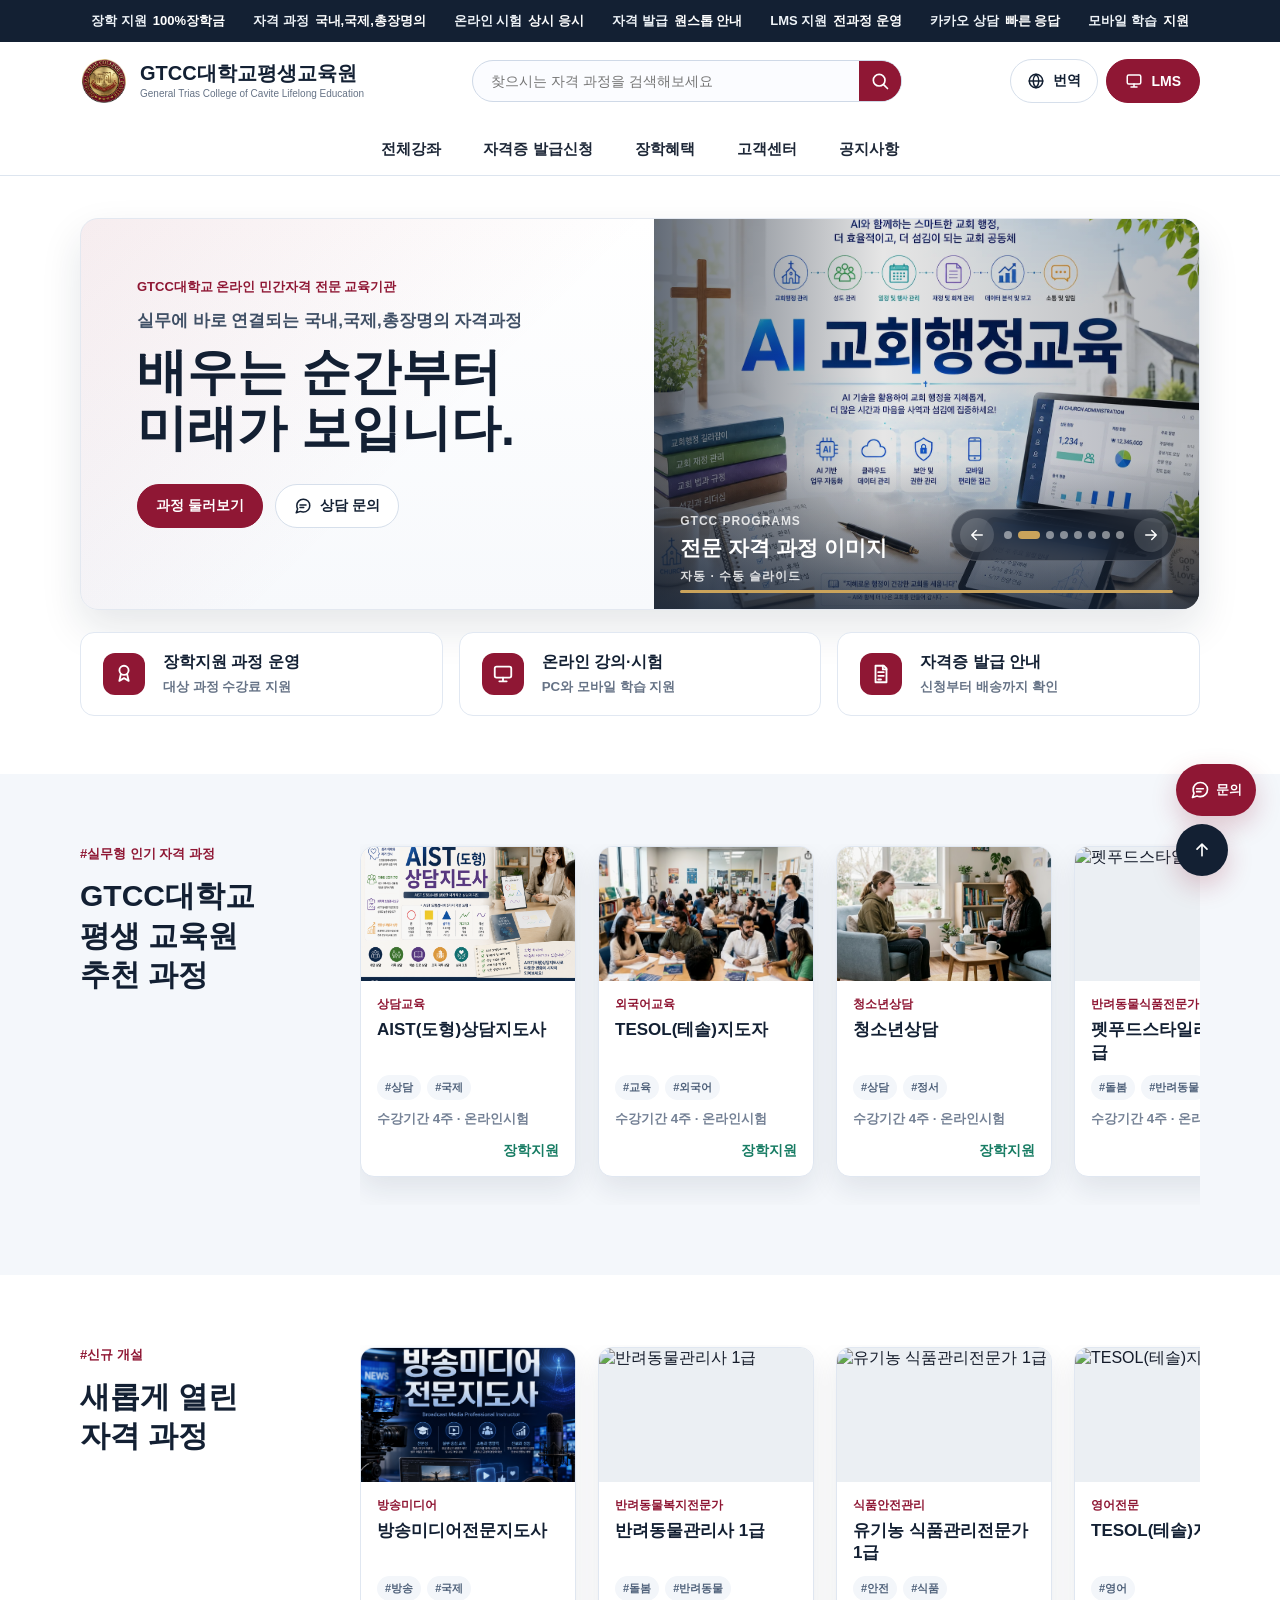
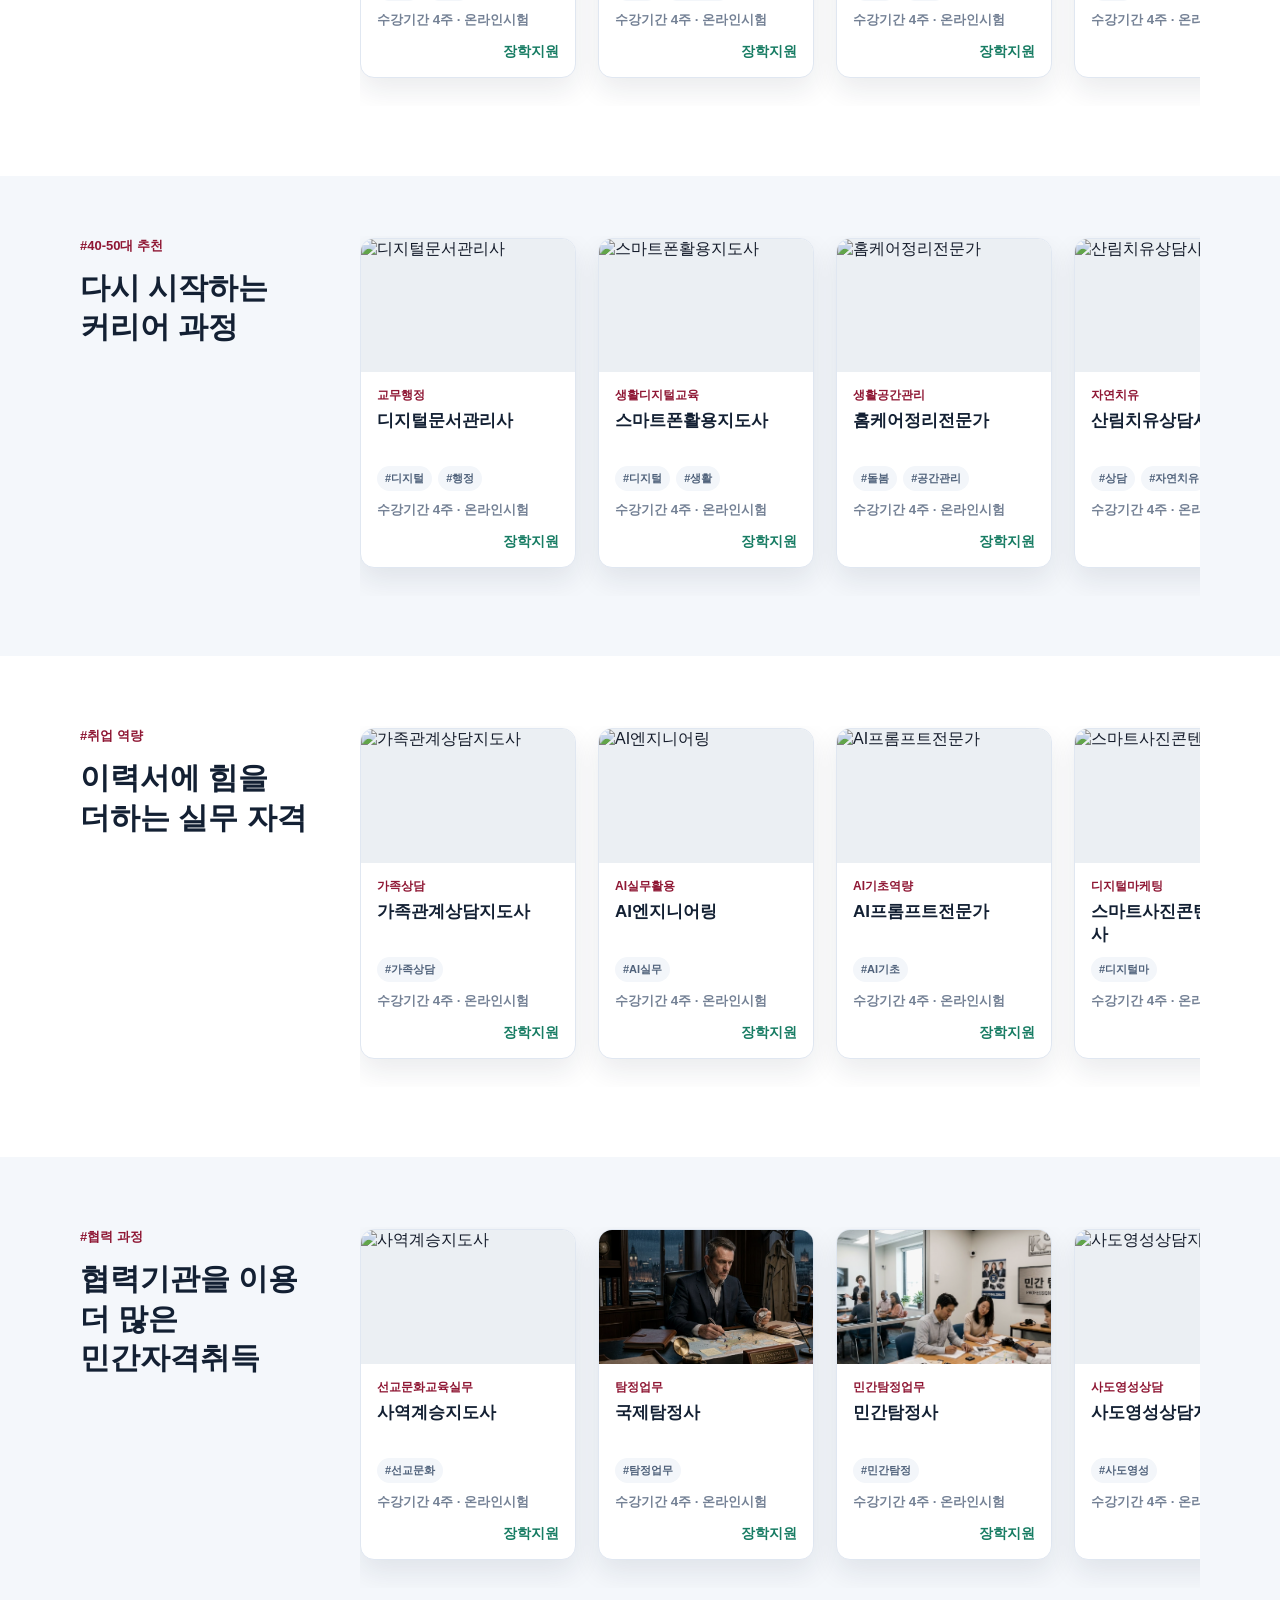
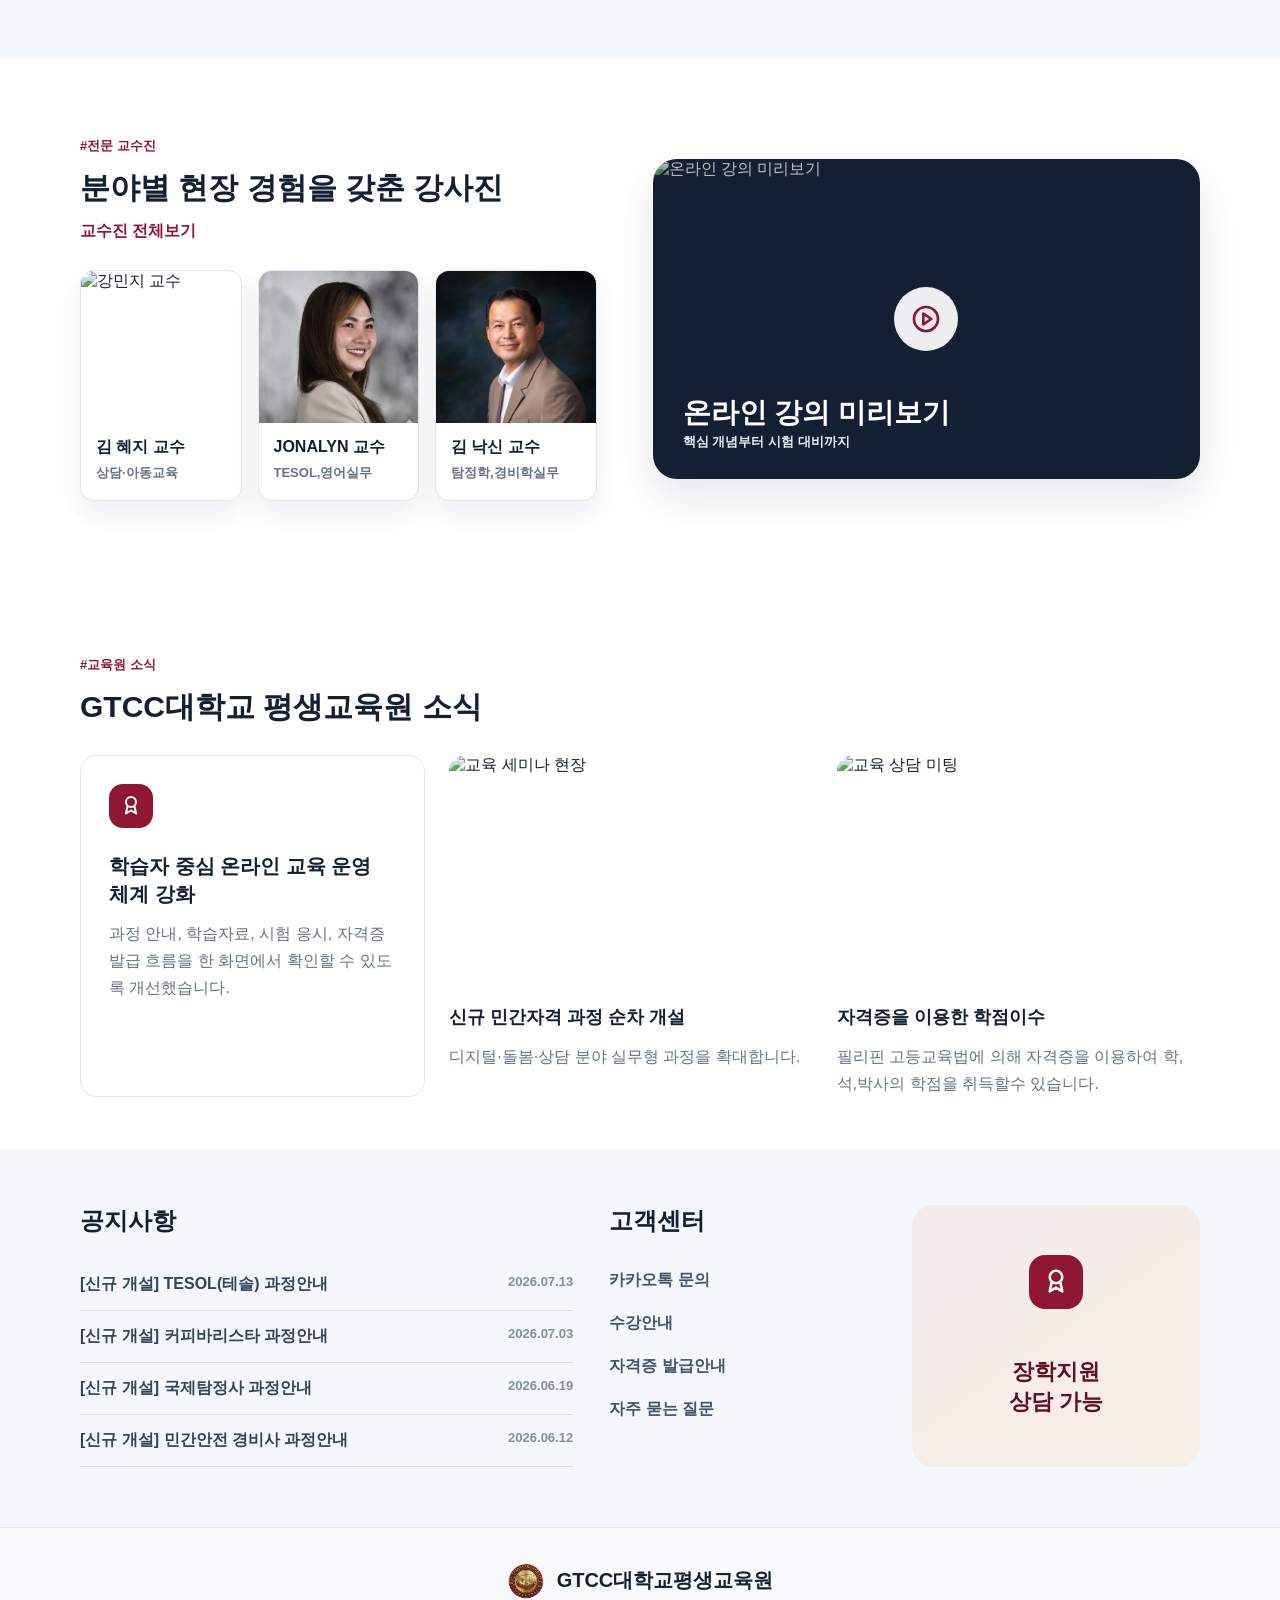
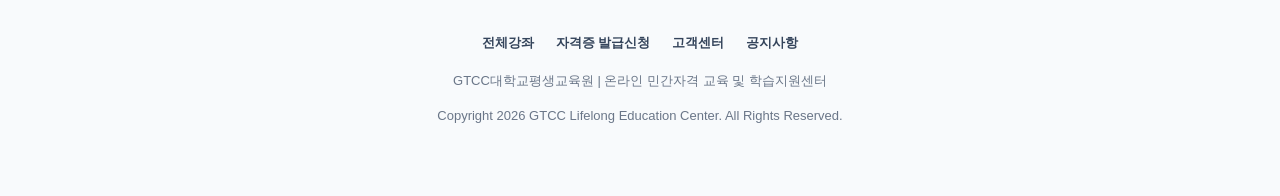
==== commit 352e19a9: "Link LMS and lecture preview" ====
--- a/index.html
+++ b/index.html
@@ -79,7 +79,7 @@
             </div>
             <div id="google_translate_element" class="google-translate-host" aria-hidden="true"></div>
           </div>
-          <a class="kakao-link" href="page.html?page=lms">
+          <a class="kakao-link" href="https://lms.mygtcc.com/login" target="_blank" rel="noopener noreferrer">
             <span data-icon="monitor"></span>
             LMS
           </a>
@@ -208,8 +208,9 @@
           </div>
         </div>
 
-        <a class="lecture-preview" href="page.html?page=sample-lecture">
-          <img src="https://images.unsplash.com/photo-1522202176988-66273c2fd55f?auto=format&fit=crop&w=860&q=80" alt="온라인 강의 미리보기" />
+        <!-- 온라인 강의 미리보기: 영상 변경 시 YouTube 주소와 영상 ID가 들어간 썸네일 주소를 함께 수정합니다. -->
+        <a class="lecture-preview" href="https://youtu.be/i3-VLUA2u08?si=OKi-mNrpPeRW6OF2" target="_blank" rel="noopener noreferrer">
+          <img src="https://i.ytimg.com/vi/i3-VLUA2u08/hqdefault.jpg" alt="온라인 강의 미리보기" />
           <span data-icon="play"></span>
           <div>
             <strong>온라인 강의 미리보기</strong>
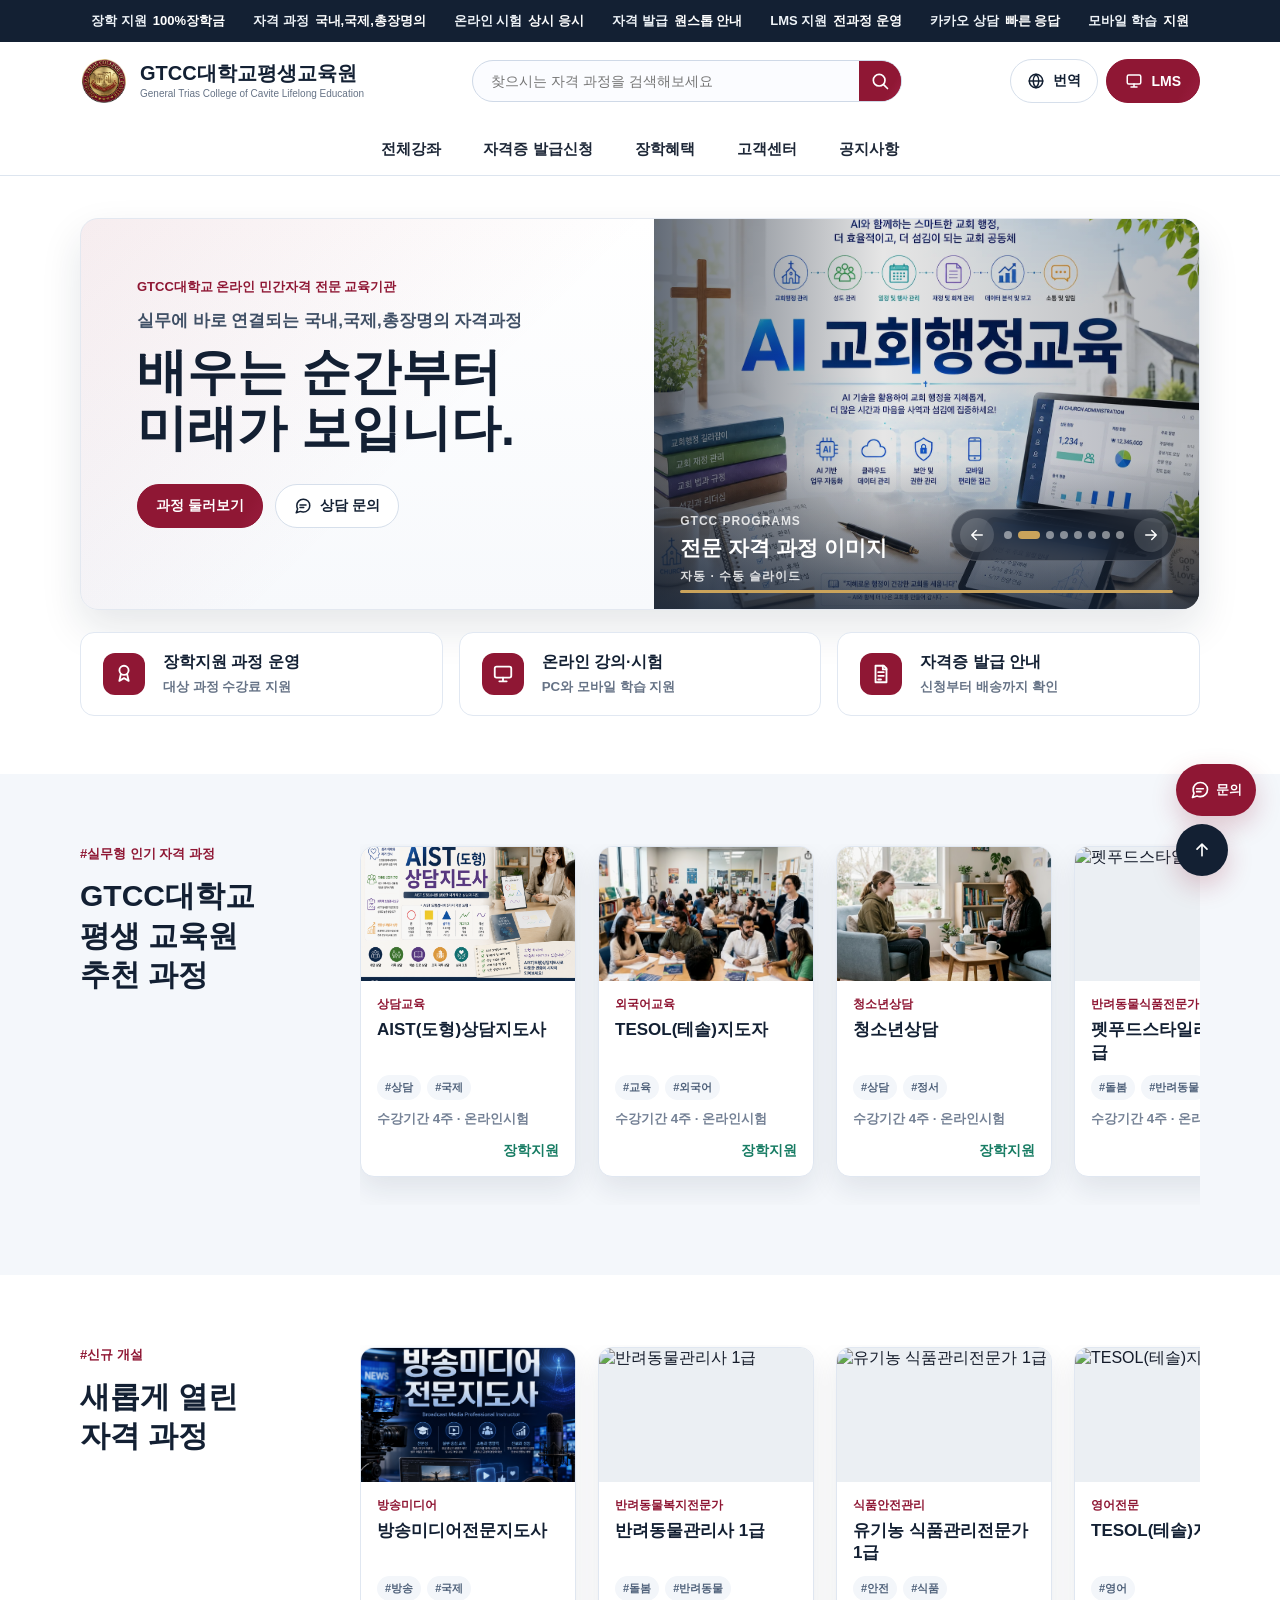
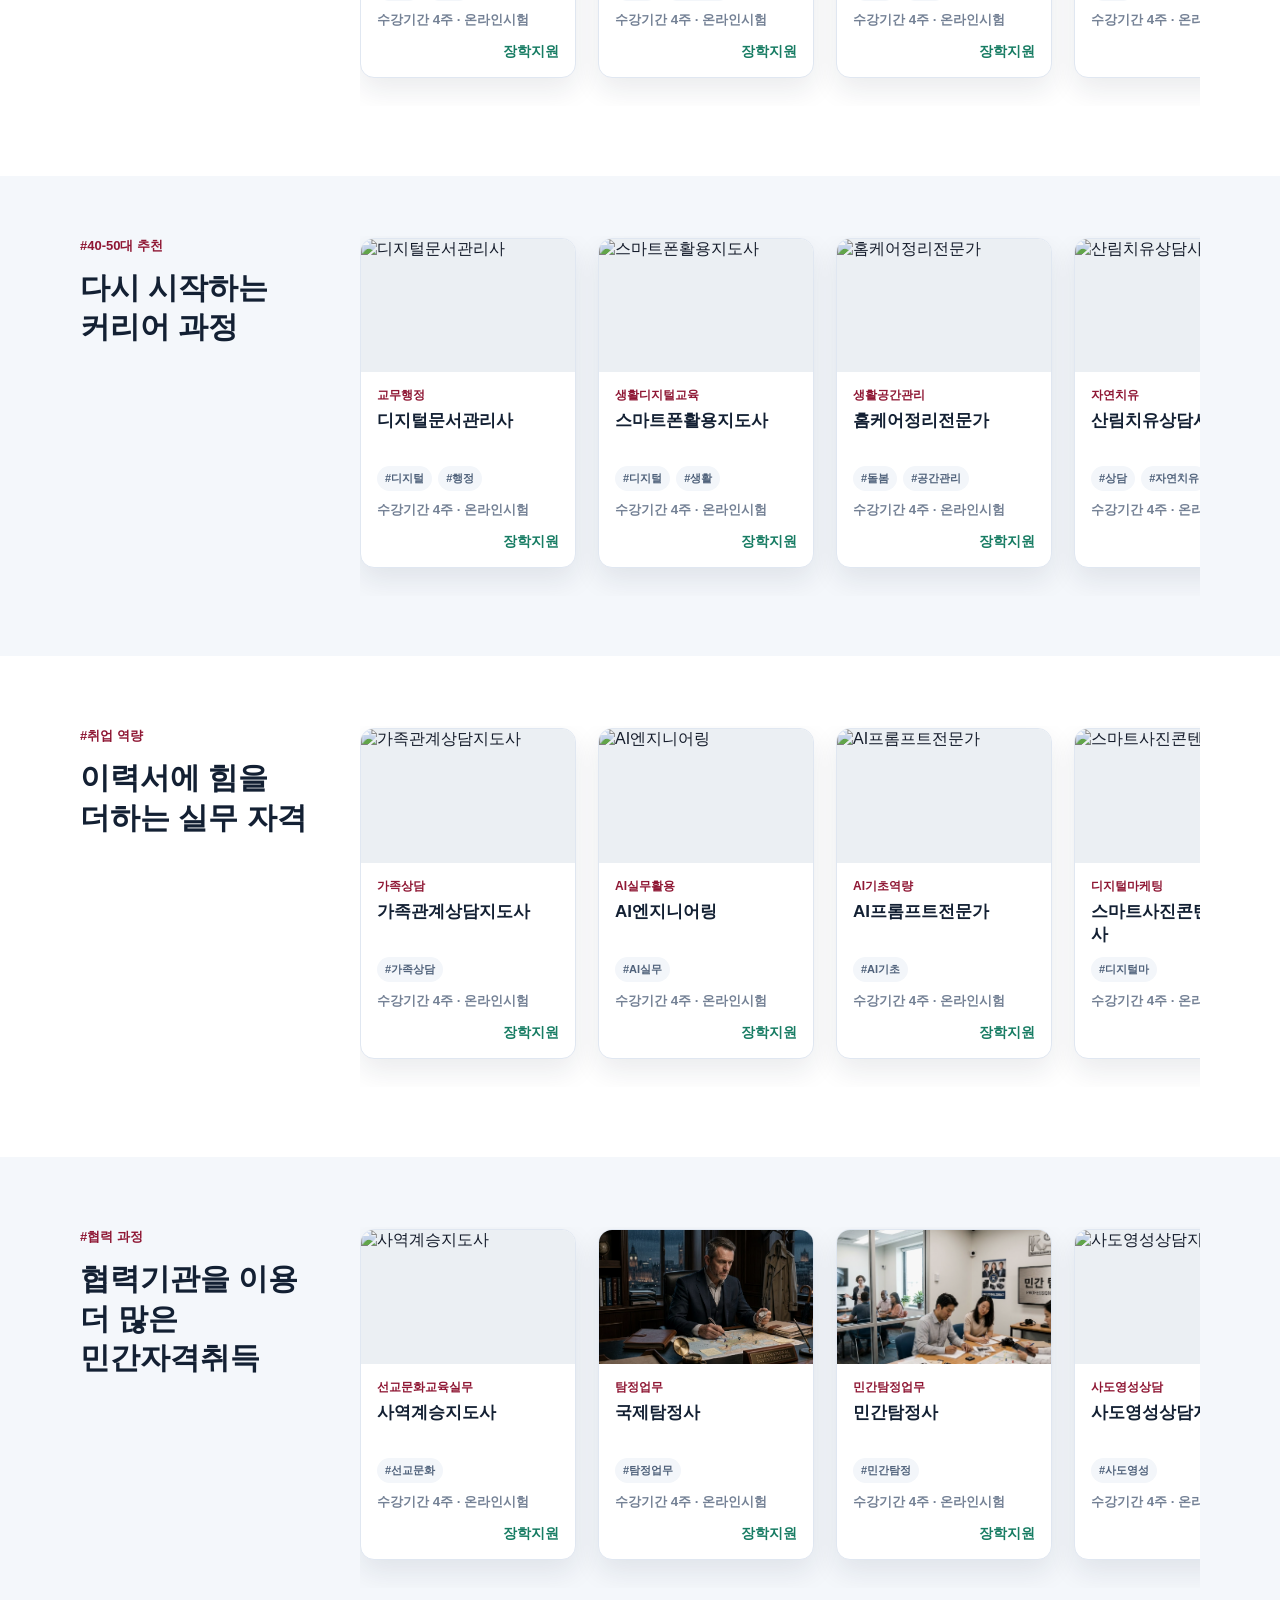
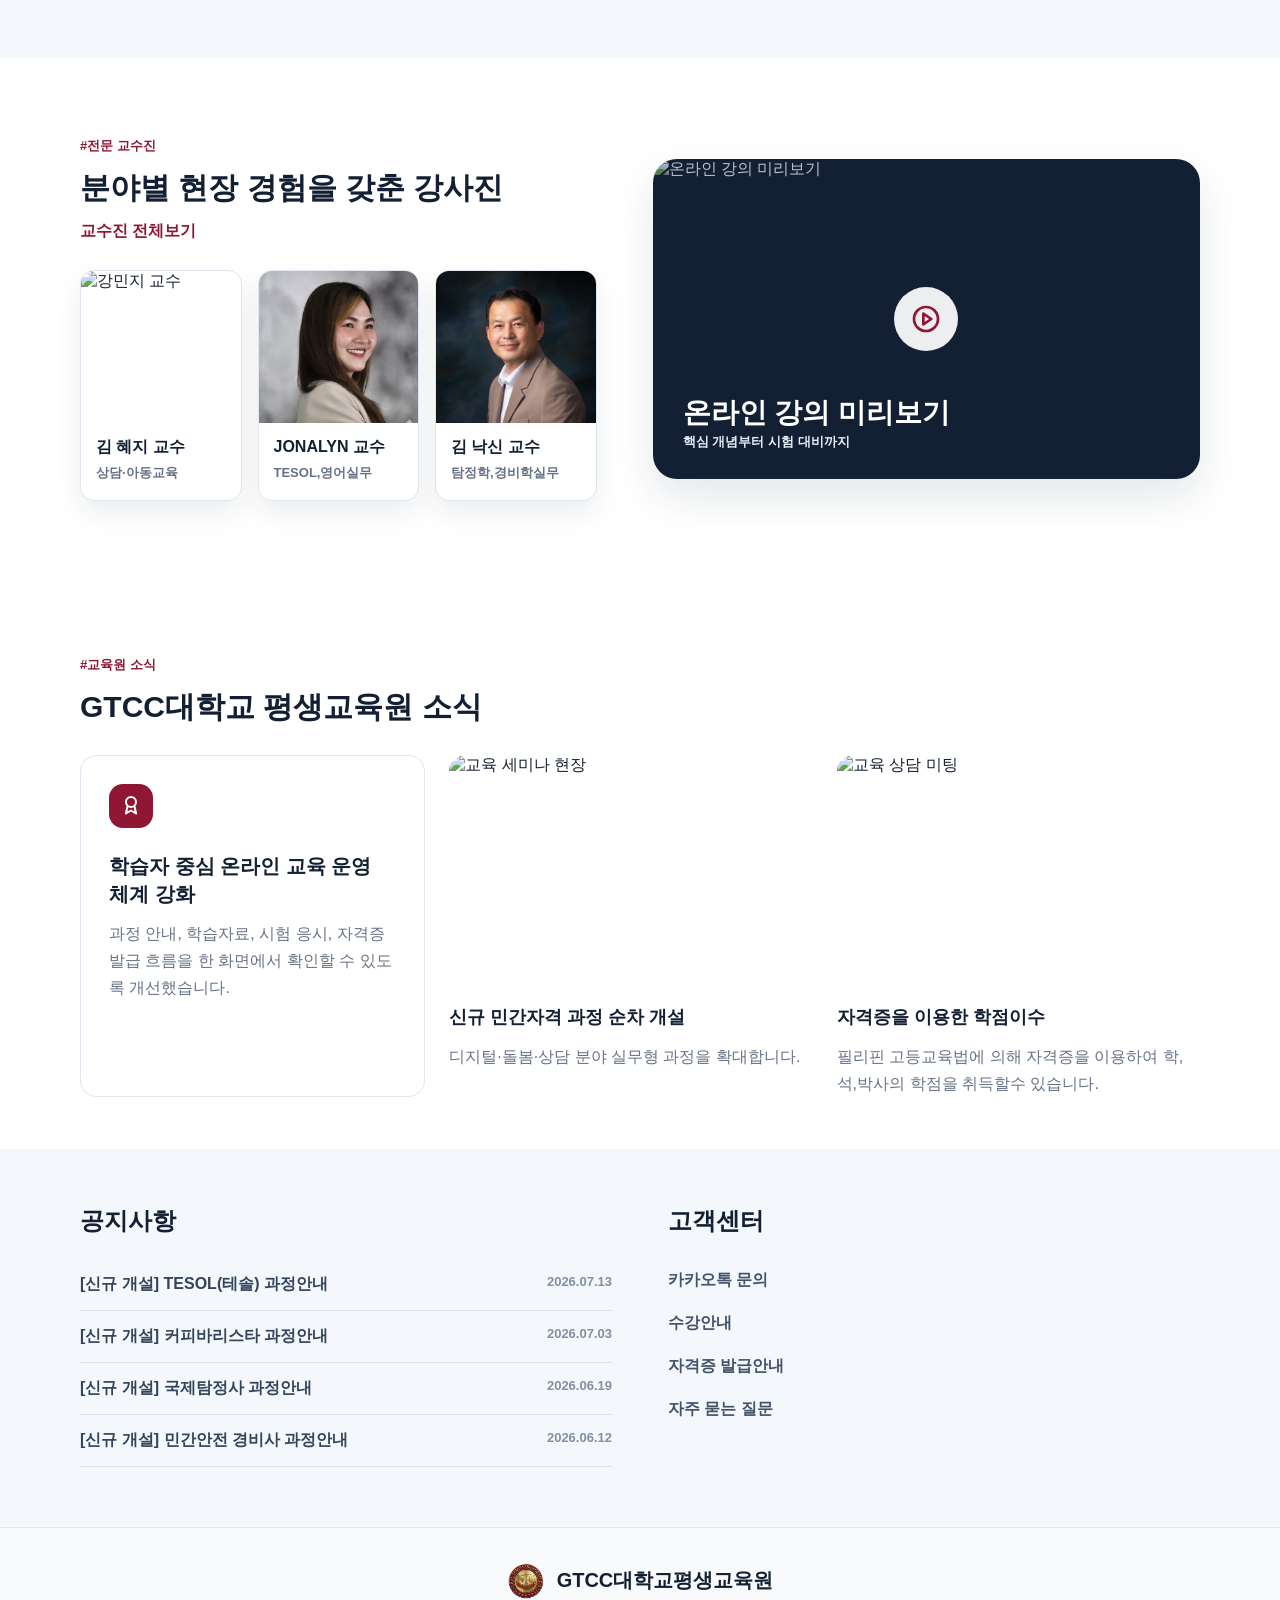
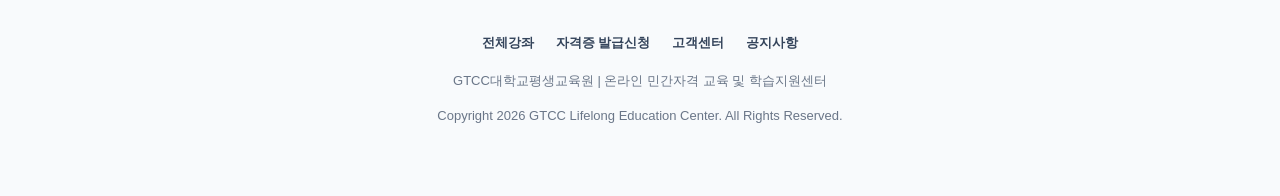
==== commit f20d4379: "Embed lecture preview and refine home layout" ====
--- a/index.html
+++ b/index.html
@@ -12,7 +12,7 @@
     <link rel="icon" type="image/png" href="assets/favicon.png" />
     <link rel="apple-touch-icon" href="assets/favicon-192.png" />
     <link rel="preconnect" href="https://images.unsplash.com" />
-    <link rel="stylesheet" href="assets/styles.css?v=20260730-5" />
+    <link rel="stylesheet" href="assets/styles.css?v=20260731-1" />
   </head>
   <body>
     <!-- 공통 헤더: page.html과 구조를 맞춰야 하며, 현황 문구 변경 시 반복된 3세트를 모두 수정합니다. -->
@@ -208,15 +208,17 @@
           </div>
         </div>
 
-        <!-- 온라인 강의 미리보기: 영상 변경 시 YouTube 주소와 영상 ID가 들어간 썸네일 주소를 함께 수정합니다. -->
-        <a class="lecture-preview" href="https://youtu.be/i3-VLUA2u08?si=OKi-mNrpPeRW6OF2" target="_blank" rel="noopener noreferrer">
+        <!-- 온라인 강의 미리보기: 영상 변경 시 data-video-id와 썸네일 주소의 YouTube 영상 ID를 함께 수정합니다. -->
+        <div class="lecture-preview" data-youtube-preview data-video-id="i3-VLUA2u08">
           <img src="https://i.ytimg.com/vi/i3-VLUA2u08/hqdefault.jpg" alt="온라인 강의 미리보기" />
-          <span data-icon="play"></span>
-          <div>
+          <button class="lecture-play" type="button" aria-label="온라인 강의 바로 재생">
+            <span data-icon="play"></span>
+          </button>
+          <div class="lecture-caption">
             <strong>온라인 강의 미리보기</strong>
             <small>핵심 개념부터 시험 대비까지</small>
           </div>
-        </a>
+        </div>
       </section>
 
       <!-- 공개 중인 교재가 있을 때만 assets/app.js가 이 영역을 표시합니다. -->
@@ -268,10 +270,6 @@
           <a href="page.html?page=certificate-guide">자격증 발급안내</a>
           <a href="page.html?page=faq">자주 묻는 질문</a>
         </div>
-        <a class="award-card" href="page.html?page=scholarship">
-          <span data-icon="award"></span>
-          <strong>장학지원<br />상담 가능</strong>
-        </a>
       </section>
     </main>
 
@@ -303,7 +301,7 @@
 
     <script src="assets/config.js?v=20260727"></script>
     <script src="assets/content-store.js?v=20260730-3"></script>
-    <script src="assets/app.js?v=20260730-4"></script>
+    <script src="assets/app.js?v=20260731-1"></script>
     <script src="https://translate.google.com/translate_a/element.js?cb=googleTranslateElementInit" async></script>
   </body>
 </html>
--- a/assets/styles.css
+++ b/assets/styles.css
@@ -18,7 +18,7 @@
   --ease-premium: cubic-bezier(0.22, 1, 0.36, 1);
   --focus-ring: 0 0 0 4px rgba(143, 23, 52, 0.16);
   --card-hover-shadow: 0 20px 42px rgba(19, 32, 51, 0.14);
-  --button-gold-dark: #805b2c;
+  --button-wine-highlight: #ad2852;
 }
 
 * {
@@ -174,11 +174,11 @@
   border: 0;
   background: var(--wine);
   background-image: linear-gradient(
-    110deg,
+    120deg,
     var(--wine) 0%,
-    var(--wine) 42%,
-    var(--wine-dark) 70%,
-    var(--button-gold-dark) 100%
+    var(--wine) 38%,
+    var(--button-wine-highlight) 66%,
+    var(--wine-dark) 100%
   );
   background-position: 0% 50%;
   background-size: 240% 100%;
@@ -316,11 +316,11 @@
   border: 1px solid var(--wine);
   background: var(--wine);
   background-image: linear-gradient(
-    110deg,
+    120deg,
     var(--wine) 0%,
-    var(--wine) 42%,
-    var(--wine-dark) 70%,
-    var(--button-gold-dark) 100%
+    var(--wine) 38%,
+    var(--button-wine-highlight) 66%,
+    var(--wine-dark) 100%
   );
   background-position: 0% 50%;
   background-size: 240% 100%;
@@ -975,20 +975,34 @@
     transform var(--motion-base) var(--ease-premium);
 }
 
-.lecture-preview > .icon {
+.lecture-play {
   position: absolute;
   top: 50%;
   left: 50%;
+  display: grid;
   width: 64px;
   height: 64px;
+  place-items: center;
   padding: 16px;
+  border: 0;
   border-radius: 50%;
   background: rgba(255, 255, 255, 0.92);
   color: var(--wine);
+  cursor: pointer;
   transform: translate(-50%, -50%);
-}
-
-.lecture-preview > div {
+  transition:
+    background-color var(--motion-fast) ease,
+    box-shadow var(--motion-base) var(--ease-premium),
+    color var(--motion-fast) ease,
+    transform var(--motion-fast) var(--ease-premium);
+}
+
+.lecture-play .icon {
+  width: 32px;
+  height: 32px;
+}
+
+.lecture-caption {
   position: absolute;
   right: 30px;
   bottom: 28px;
@@ -1003,6 +1017,17 @@
 .lecture-preview small {
   color: #e5edf7;
   font-weight: 800;
+}
+
+.lecture-preview iframe {
+  display: block;
+  width: 100%;
+  height: 320px;
+  border: 0;
+}
+
+.lecture-preview.is-playing {
+  transform: none;
 }
 
 .book-section {
@@ -1233,8 +1258,8 @@
 
 .notice-section {
   display: grid;
-  grid-template-columns: 1.2fr 0.65fr 0.7fr;
-  gap: 36px;
+  grid-template-columns: repeat(2, minmax(0, 1fr));
+  gap: 56px;
   padding-top: 56px;
   padding-bottom: 60px;
 }
@@ -1564,7 +1589,7 @@
   .primary-btn:hover,
   .search button:hover {
     background-position: 100% 50%;
-    border-color: var(--button-gold-dark);
+    border-color: var(--button-wine-highlight);
     box-shadow: 0 10px 24px rgba(95, 16, 35, 0.24);
     color: #fff;
     transform: translateY(-2px);
@@ -1621,6 +1646,18 @@
   .news-card:hover img {
     filter: saturate(0.9) contrast(1.04) brightness(1);
     transform: scale(1.025);
+  }
+
+  .lecture-play:hover {
+    background: #fff;
+    box-shadow: 0 10px 28px rgba(19, 32, 51, 0.24);
+    color: var(--button-wine-highlight);
+    transform: translate(-50%, -50%) scale(1.06);
+  }
+
+  .lecture-preview.is-playing:hover {
+    box-shadow: var(--shadow);
+    transform: none;
   }
 
   .benefit-card:hover .icon {
@@ -1661,6 +1698,12 @@
   outline: 2px solid var(--wine);
   outline-offset: 3px;
   box-shadow: var(--focus-ring);
+}
+
+.lecture-play:focus-visible {
+  outline: 3px solid #fff;
+  outline-offset: 4px;
+  box-shadow: 0 0 0 7px rgba(143, 23, 52, 0.42);
 }
 
 .contact-panel h2 {
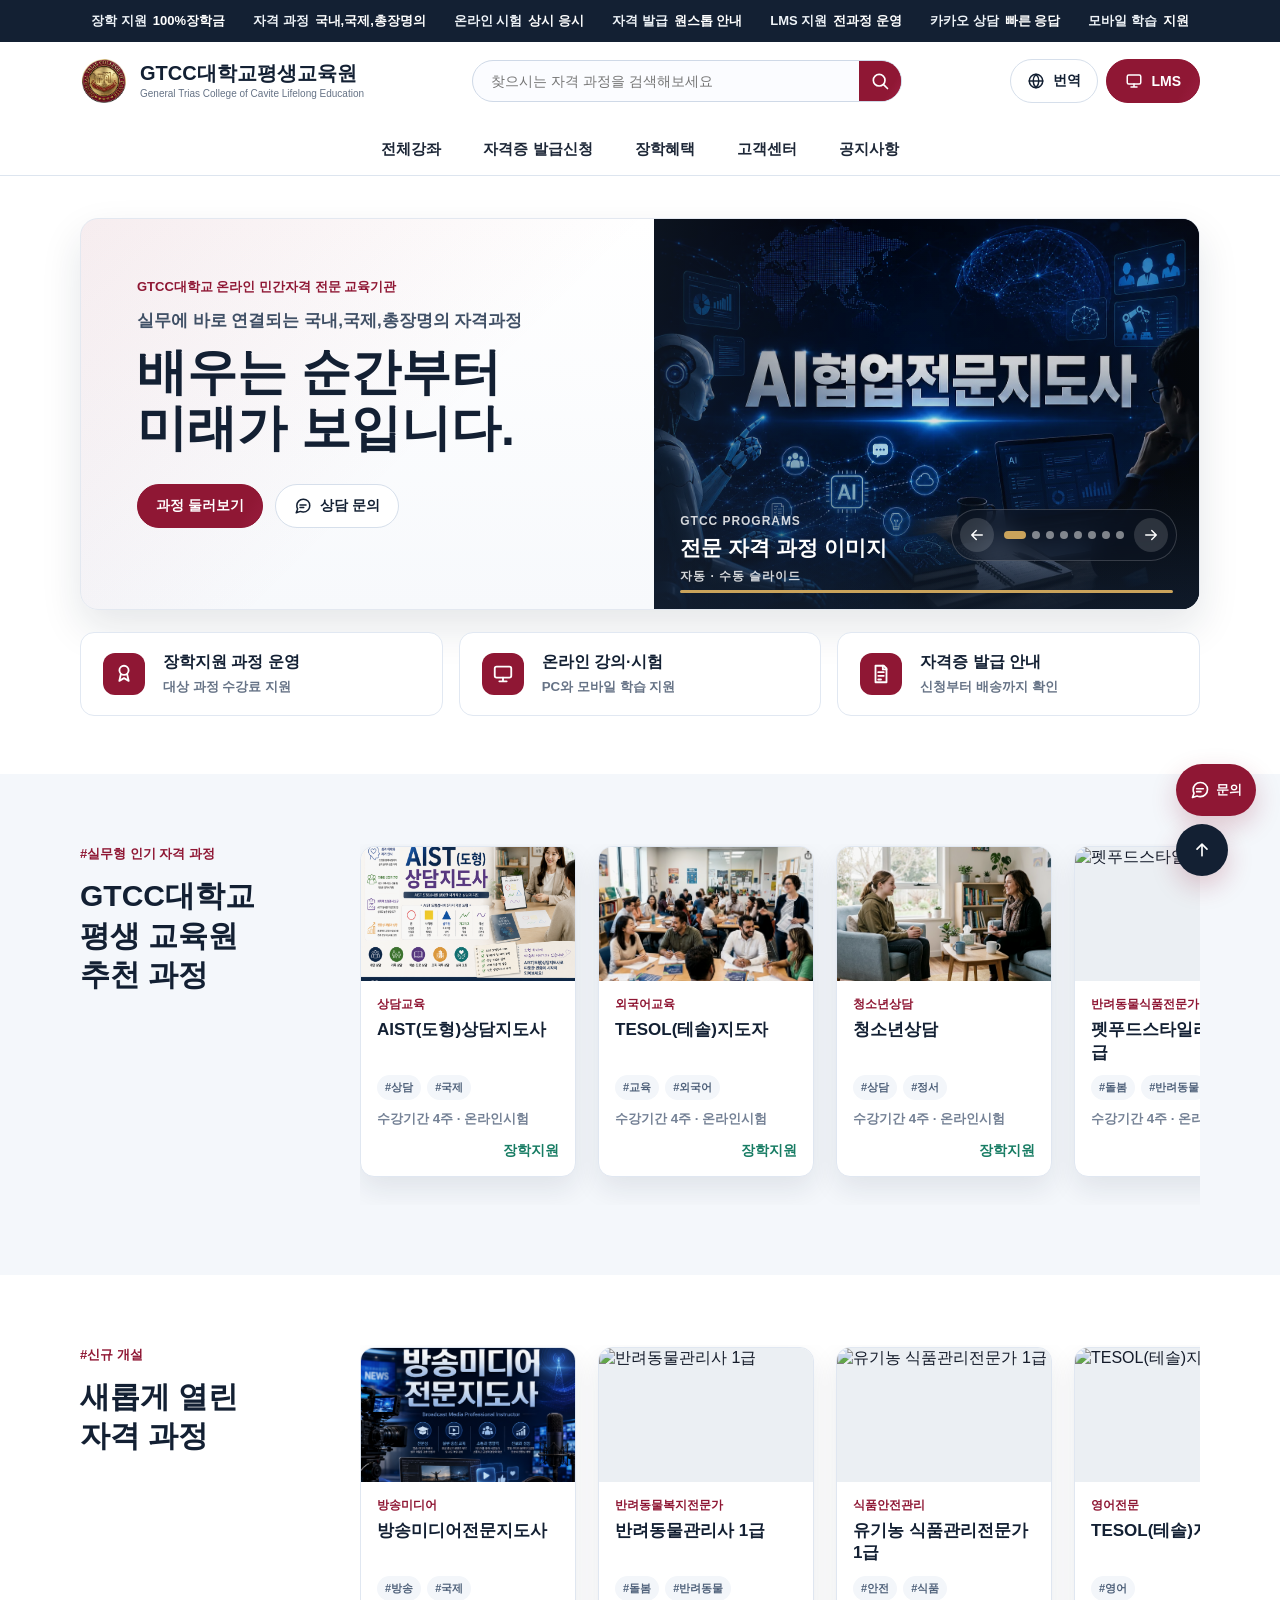
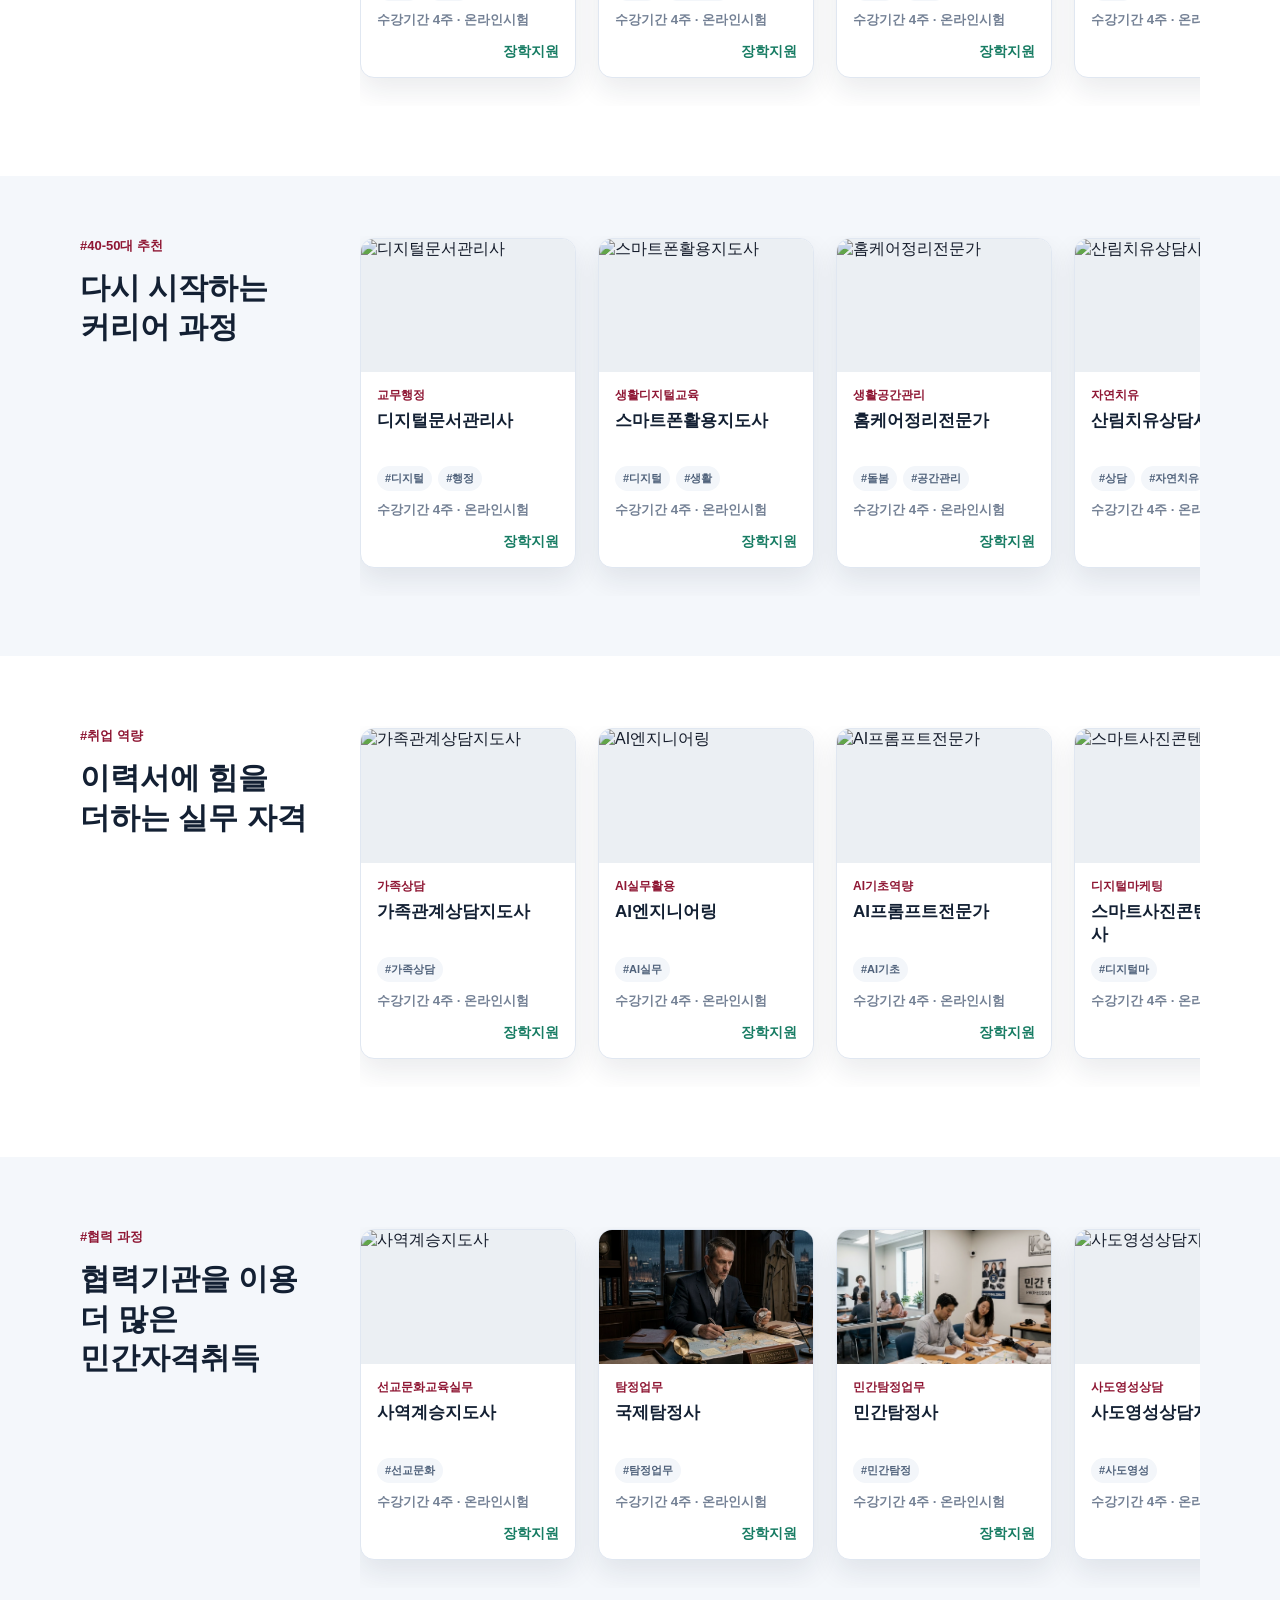
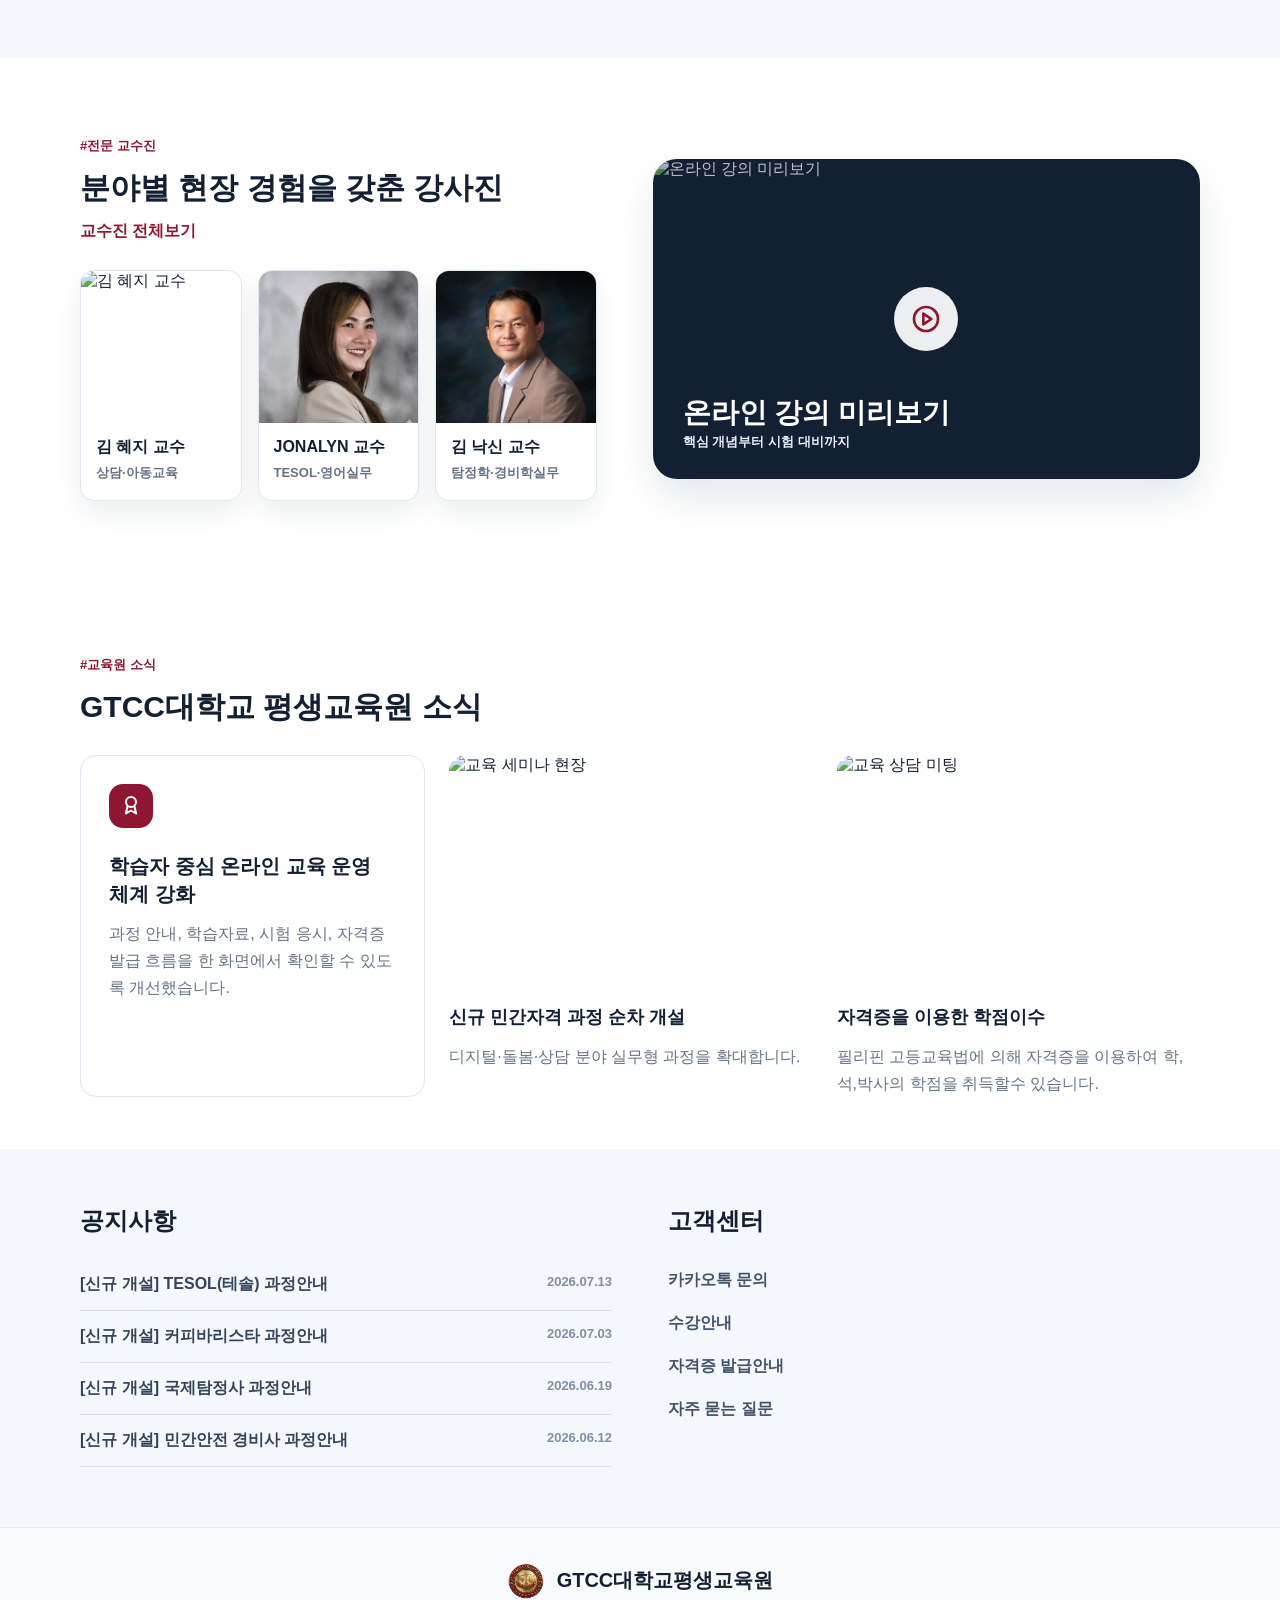
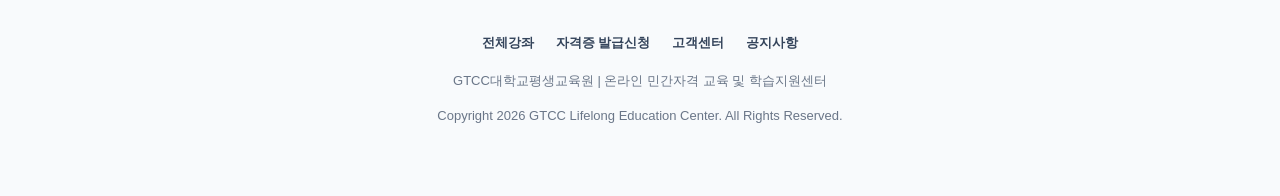
==== commit 9c7d86bb: "Add admin faculty and video management" ====
--- a/index.html
+++ b/index.html
@@ -12,7 +12,7 @@
     <link rel="icon" type="image/png" href="assets/favicon.png" />
     <link rel="apple-touch-icon" href="assets/favicon-192.png" />
     <link rel="preconnect" href="https://images.unsplash.com" />
-    <link rel="stylesheet" href="assets/styles.css?v=20260731-1" />
+    <link rel="stylesheet" href="assets/styles.css?v=20260811-1" />
   </head>
   <body>
     <!-- 공통 헤더: page.html과 구조를 맞춰야 하며, 현황 문구 변경 시 반복된 3세트를 모두 수정합니다. -->
@@ -189,36 +189,12 @@
             <h2>분야별 현장 경험을 갖춘 강사진</h2>
             <a href="page.html?page=instructors">교수진 전체보기</a>
           </div>
-          <div class="teacher-list">
-            <a class="teacher-card" href="page.html?page=instructor-kang">
-              <img src="https://images.unsplash.com/photo-1580489944761-15a19d654956?auto=format&fit=crop&w=320&q=80" alt="강민지 교수" />
-              <strong>김 혜지 교수</strong>
-              <span>상담·아동교육</span>
-            </a>
-            <a class="teacher-card" href="page.html?page=instructor-kim">
-              <img src="assets/hero-slides/조나.png" />
-              <strong>JONALYN  교수</strong>
-              <span>TESOL,영어실무</span>
-            </a>
-            <a class="teacher-card" href="page.html?page=instructor-park">
-              <img src="assets/hero-slides/@@001.jpg" />
-              <strong>김 낙신 교수</strong>
-              <span>탐정학,경비학실무</span>
-            </a>
-          </div>
-        </div>
-
-        <!-- 온라인 강의 미리보기: 영상 변경 시 data-video-id와 썸네일 주소의 YouTube 영상 ID를 함께 수정합니다. -->
-        <div class="lecture-preview" data-youtube-preview data-video-id="i3-VLUA2u08">
-          <img src="https://i.ytimg.com/vi/i3-VLUA2u08/hqdefault.jpg" alt="온라인 강의 미리보기" />
-          <button class="lecture-play" type="button" aria-label="온라인 강의 바로 재생">
-            <span data-icon="play"></span>
-          </button>
-          <div class="lecture-caption">
-            <strong>온라인 강의 미리보기</strong>
-            <small>핵심 개념부터 시험 대비까지</small>
-          </div>
-        </div>
+          <!-- 관리자에서 공개한 교수진 카드가 이 영역에 자동으로 표시됩니다. -->
+          <div class="teacher-list" data-faculty-list></div>
+        </div>
+
+        <!-- 관리자에서 설정한 유튜브 주소가 카드 안의 인라인 플레이어로 연결됩니다. -->
+        <div class="lecture-preview" data-youtube-preview></div>
       </section>
 
       <!-- 공개 중인 교재가 있을 때만 assets/app.js가 이 영역을 표시합니다. -->
@@ -300,8 +276,8 @@
     </aside>
 
     <script src="assets/config.js?v=20260727"></script>
-    <script src="assets/content-store.js?v=20260730-3"></script>
-    <script src="assets/app.js?v=20260731-1"></script>
+    <script src="assets/content-store.js?v=20260811-1"></script>
+    <script src="assets/app.js?v=20260811-1"></script>
     <script src="https://translate.google.com/translate_a/element.js?cb=googleTranslateElementInit" async></script>
   </body>
 </html>
--- a/assets/styles.css
+++ b/assets/styles.css
@@ -1030,6 +1030,106 @@
   transform: none;
 }
 
+/* 관리자에서 추가한 교수진의 전체 목록과 상세 소개 화면입니다. */
+.faculty-directory {
+  display: grid;
+  grid-template-columns: repeat(3, minmax(0, 1fr));
+  gap: 24px;
+}
+
+.faculty-directory-card {
+  min-width: 0;
+  overflow: hidden;
+  color: var(--navy);
+  background: #fff;
+  border: 1px solid var(--line);
+  border-radius: 8px;
+  box-shadow: var(--shadow);
+}
+
+.faculty-directory-card img {
+  width: 100%;
+  aspect-ratio: 4 / 3;
+  object-fit: cover;
+}
+
+.faculty-directory-card > div {
+  padding: 24px;
+}
+
+.faculty-directory-card span,
+.faculty-directory-card strong {
+  color: var(--wine);
+  font-weight: 800;
+}
+
+.faculty-directory-card h2 {
+  margin: 8px 0 12px;
+}
+
+.faculty-directory-card p {
+  min-height: 4.8em;
+  margin: 0 0 20px;
+  color: var(--muted);
+  line-height: 1.7;
+}
+
+.faculty-profile {
+  display: grid;
+  grid-template-columns: minmax(280px, 0.8fr) minmax(0, 1.2fr);
+  align-items: stretch;
+  gap: 40px;
+}
+
+.faculty-profile figure {
+  min-height: 520px;
+  margin: 0;
+  overflow: hidden;
+  border-radius: 8px;
+  background: var(--soft);
+}
+
+.faculty-profile figure img {
+  width: 100%;
+  height: 100%;
+  object-fit: cover;
+}
+
+.faculty-profile article {
+  min-width: 0;
+  padding: 48px;
+  border: 1px solid var(--line);
+  border-radius: 8px;
+  background: #fff;
+}
+
+.faculty-profile h2 {
+  margin: 12px 0 20px;
+}
+
+.faculty-specialties {
+  display: flex;
+  flex-wrap: wrap;
+  gap: 8px;
+  margin-bottom: 24px;
+}
+
+.faculty-specialties span {
+  padding: 7px 12px;
+  color: var(--wine);
+  font-weight: 700;
+  background: #fff5f7;
+  border: 1px solid #f0d7dd;
+  border-radius: 999px;
+}
+
+.faculty-bio {
+  margin-bottom: 32px;
+  color: var(--muted);
+  line-height: 1.9;
+  overflow-wrap: anywhere;
+}
+
 .book-section {
   padding-top: 64px;
   padding-bottom: 72px;
@@ -2530,6 +2630,23 @@
 
 /* ===== 모바일 반응형 ===== */
 @media (max-width: 620px) {
+  .faculty-directory,
+  .faculty-profile {
+    grid-template-columns: 1fr;
+  }
+
+  .faculty-profile {
+    gap: 18px;
+  }
+
+  .faculty-profile figure {
+    min-height: 380px;
+  }
+
+  .faculty-profile article {
+    padding: 28px 22px;
+  }
+
   .header-top,
   .main-nav,
   .hero-section,
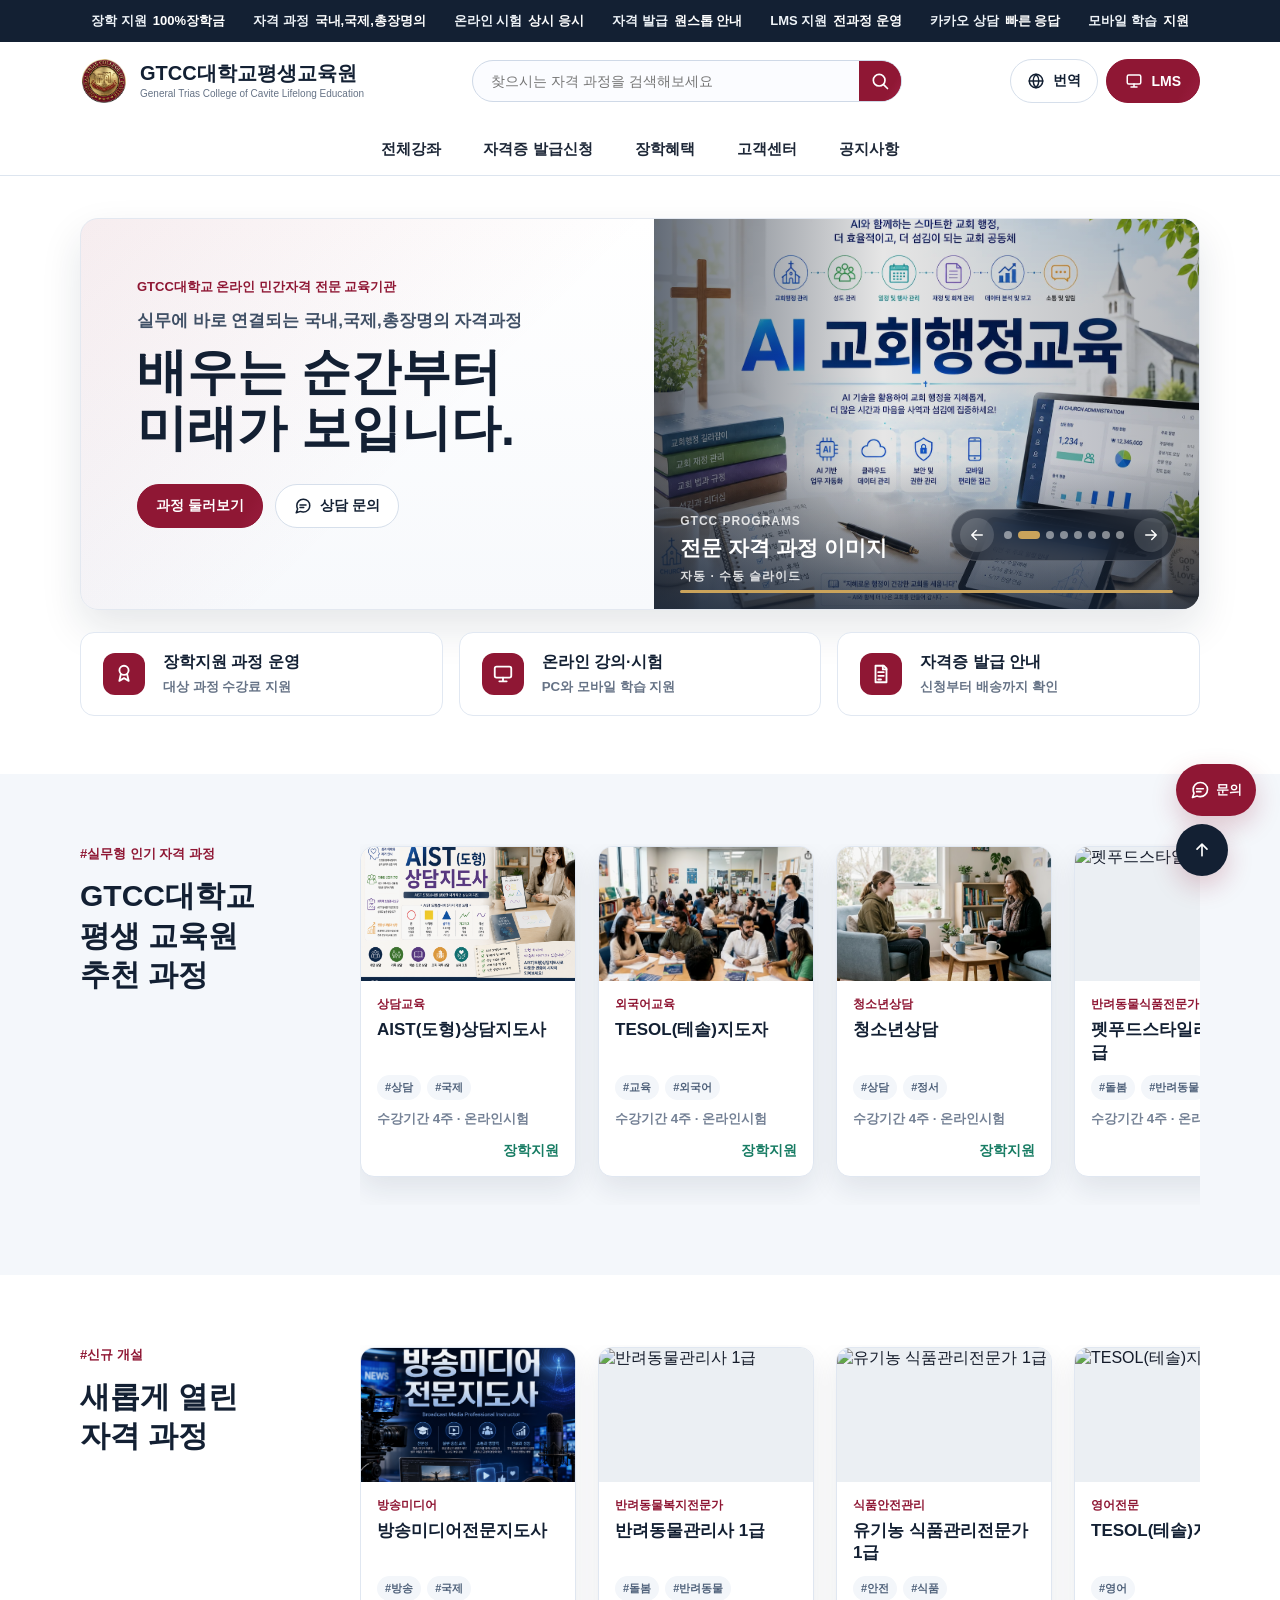
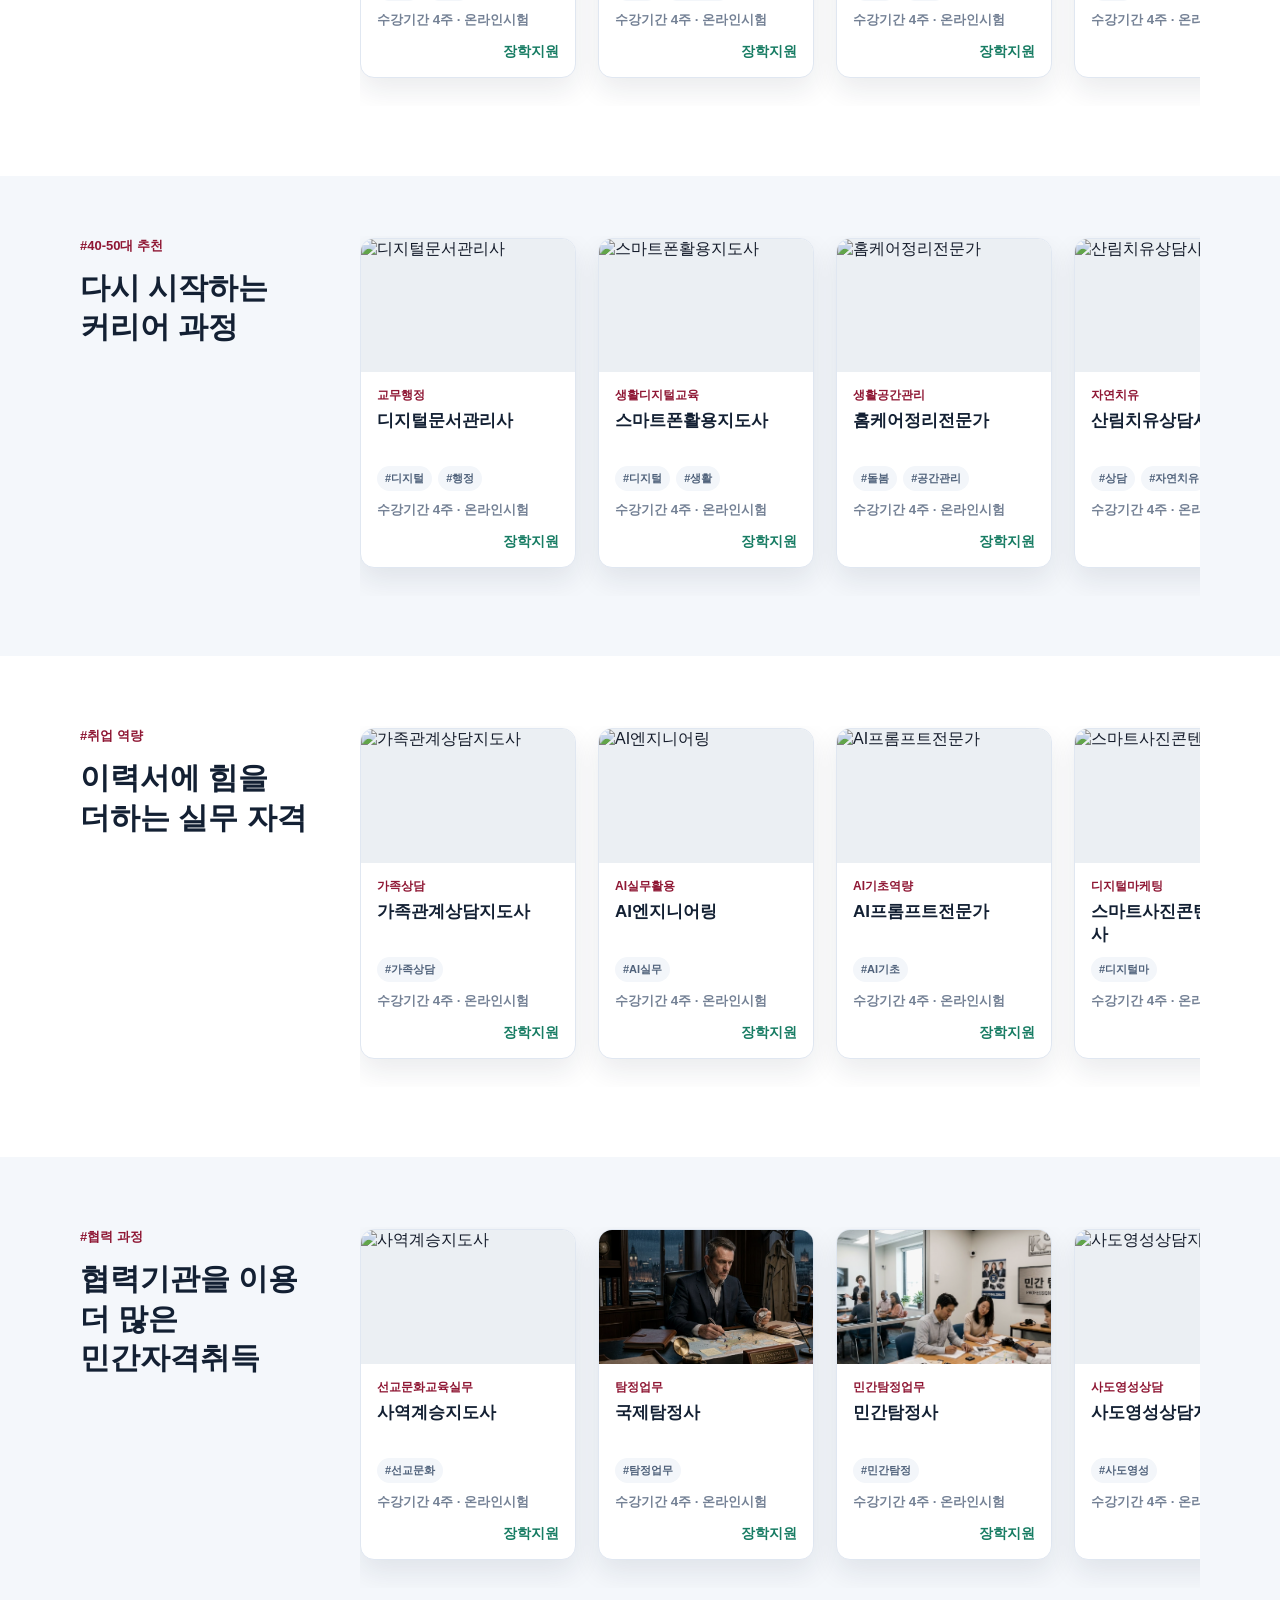
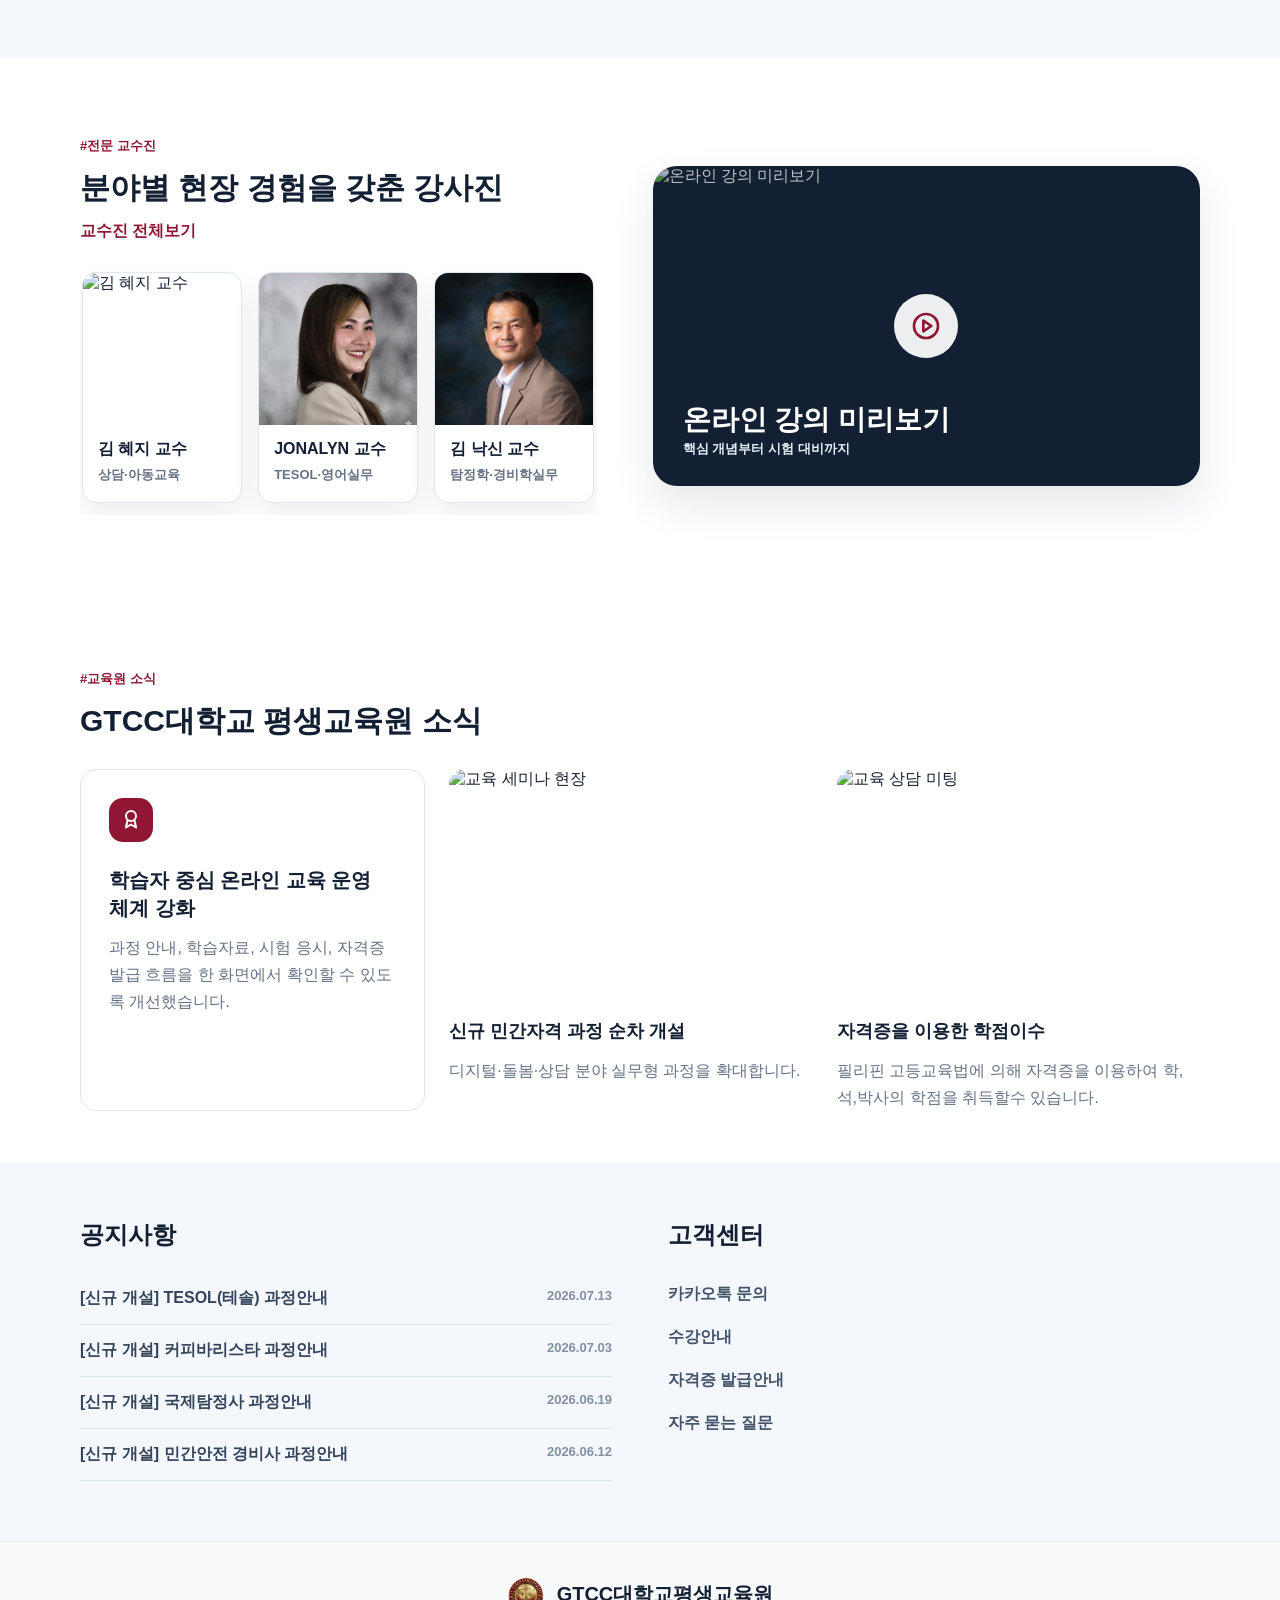
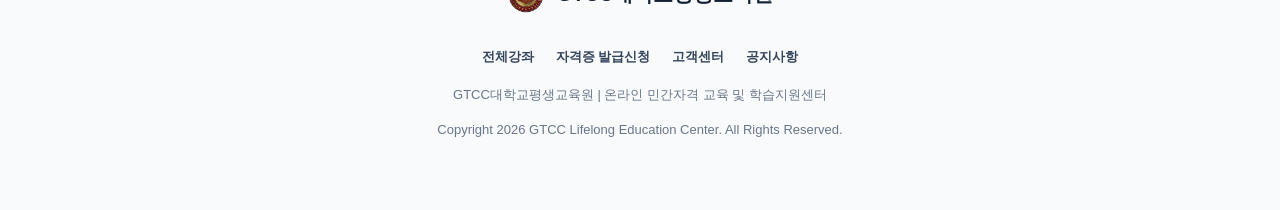
==== commit 0e66ce44: "Add horizontal faculty carousel" ====
--- a/index.html
+++ b/index.html
@@ -12,7 +12,7 @@
     <link rel="icon" type="image/png" href="assets/favicon.png" />
     <link rel="apple-touch-icon" href="assets/favicon-192.png" />
     <link rel="preconnect" href="https://images.unsplash.com" />
-    <link rel="stylesheet" href="assets/styles.css?v=20260811-1" />
+    <link rel="stylesheet" href="assets/styles.css?v=20260812-2" />
   </head>
   <body>
     <!-- 공통 헤더: page.html과 구조를 맞춰야 하며, 현황 문구 변경 시 반복된 3세트를 모두 수정합니다. -->
@@ -190,7 +190,7 @@
             <a href="page.html?page=instructors">교수진 전체보기</a>
           </div>
           <!-- 관리자에서 공개한 교수진 카드가 이 영역에 자동으로 표시됩니다. -->
-          <div class="teacher-list" data-faculty-list></div>
+          <div class="teacher-list" data-faculty-list tabindex="0" aria-label="전문 교수진 목록"></div>
         </div>
 
         <!-- 관리자에서 설정한 유튜브 주소가 카드 안의 인라인 플레이어로 연결됩니다. -->
@@ -277,7 +277,7 @@
 
     <script src="assets/config.js?v=20260727"></script>
     <script src="assets/content-store.js?v=20260811-1"></script>
-    <script src="assets/app.js?v=20260811-1"></script>
+    <script src="assets/app.js?v=20260812-2"></script>
     <script src="https://translate.google.com/translate_a/element.js?cb=googleTranslateElementInit" async></script>
   </body>
 </html>
--- a/assets/styles.css
+++ b/assets/styles.css
@@ -907,13 +907,49 @@
   padding: 78px 0;
 }
 
+.faculty-section > * {
+  min-width: 0;
+}
+
 .teacher-list {
-  display: grid;
-  grid-template-columns: repeat(3, 1fr);
+  display: flex;
   gap: 16px;
+  min-width: 0;
+  padding: 2px 2px 12px;
+  overflow-x: auto;
+  overscroll-behavior-inline: contain;
+  cursor: grab;
+  user-select: none;
+  touch-action: pan-y;
+  scroll-behavior: smooth;
+  scroll-snap-type: x proximity;
+  scrollbar-width: thin;
+  scrollbar-color: #bec9d8 transparent;
+  -webkit-user-select: none;
+}
+
+.teacher-list.is-grabbing {
+  cursor: grabbing;
+  scroll-snap-type: none;
+}
+
+.teacher-list::-webkit-scrollbar {
+  height: 7px;
+}
+
+.teacher-list::-webkit-scrollbar-thumb {
+  border-radius: 999px;
+  background: #bec9d8;
+}
+
+.teacher-list:focus-visible {
+  outline: 2px solid var(--wine);
+  outline-offset: 5px;
 }
 
 .teacher-card {
+  flex: 0 0 calc((100% - 32px) / 3);
+  min-width: 150px;
   overflow: hidden;
   border: 1px solid #e0e7f1;
   border-radius: 14px;
@@ -923,6 +959,7 @@
     border-color var(--motion-base) ease,
     box-shadow var(--motion-base) var(--ease-premium),
     transform var(--motion-base) var(--ease-premium);
+  scroll-snap-align: start;
 }
 
 .teacher-card img {
@@ -2680,7 +2717,6 @@
   }
 
   .benefit-grid,
-  .teacher-list,
   .catalog-grid,
   .benefit-list,
   .news-grid,
@@ -2689,6 +2725,10 @@
     grid-template-columns: 1fr;
   }
 
+  .teacher-card {
+    flex-basis: min(68vw, 210px);
+  }
+
   .book-card {
     flex-basis: min(78vw, 300px);
   }
